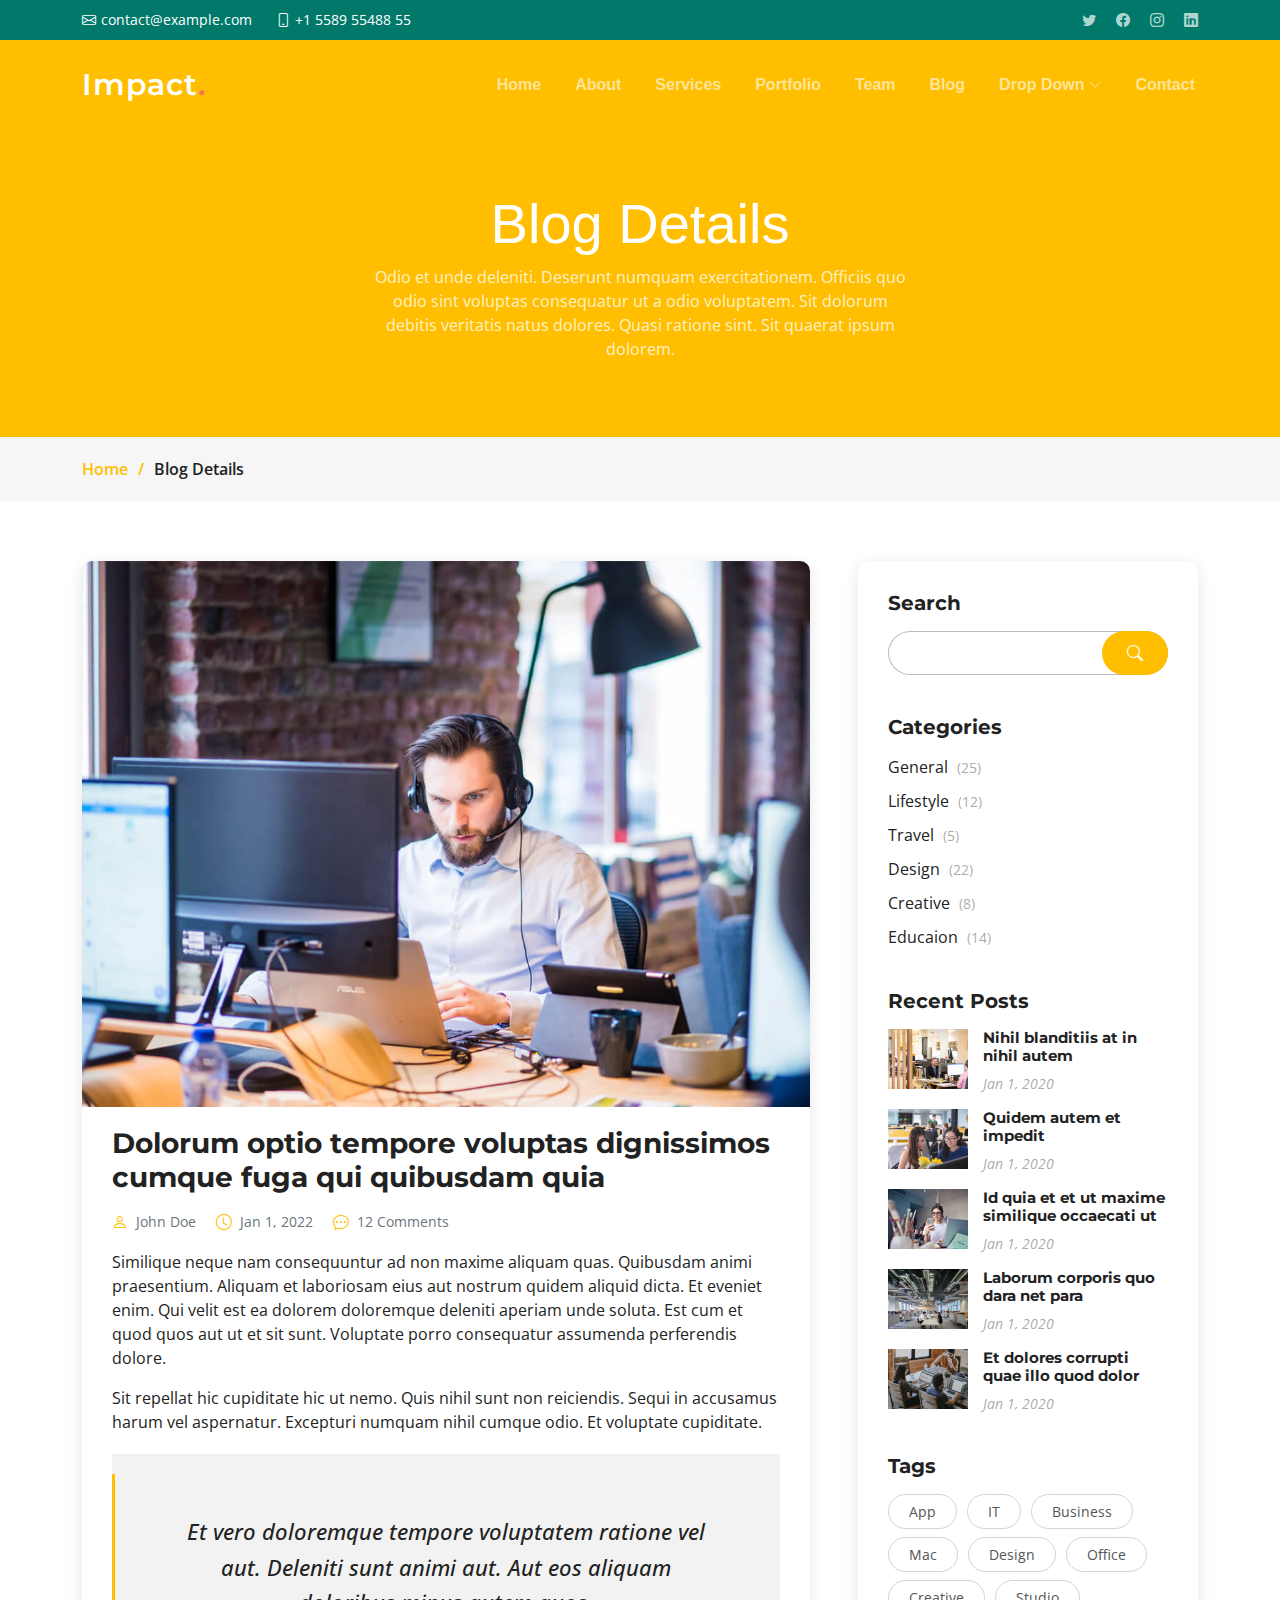
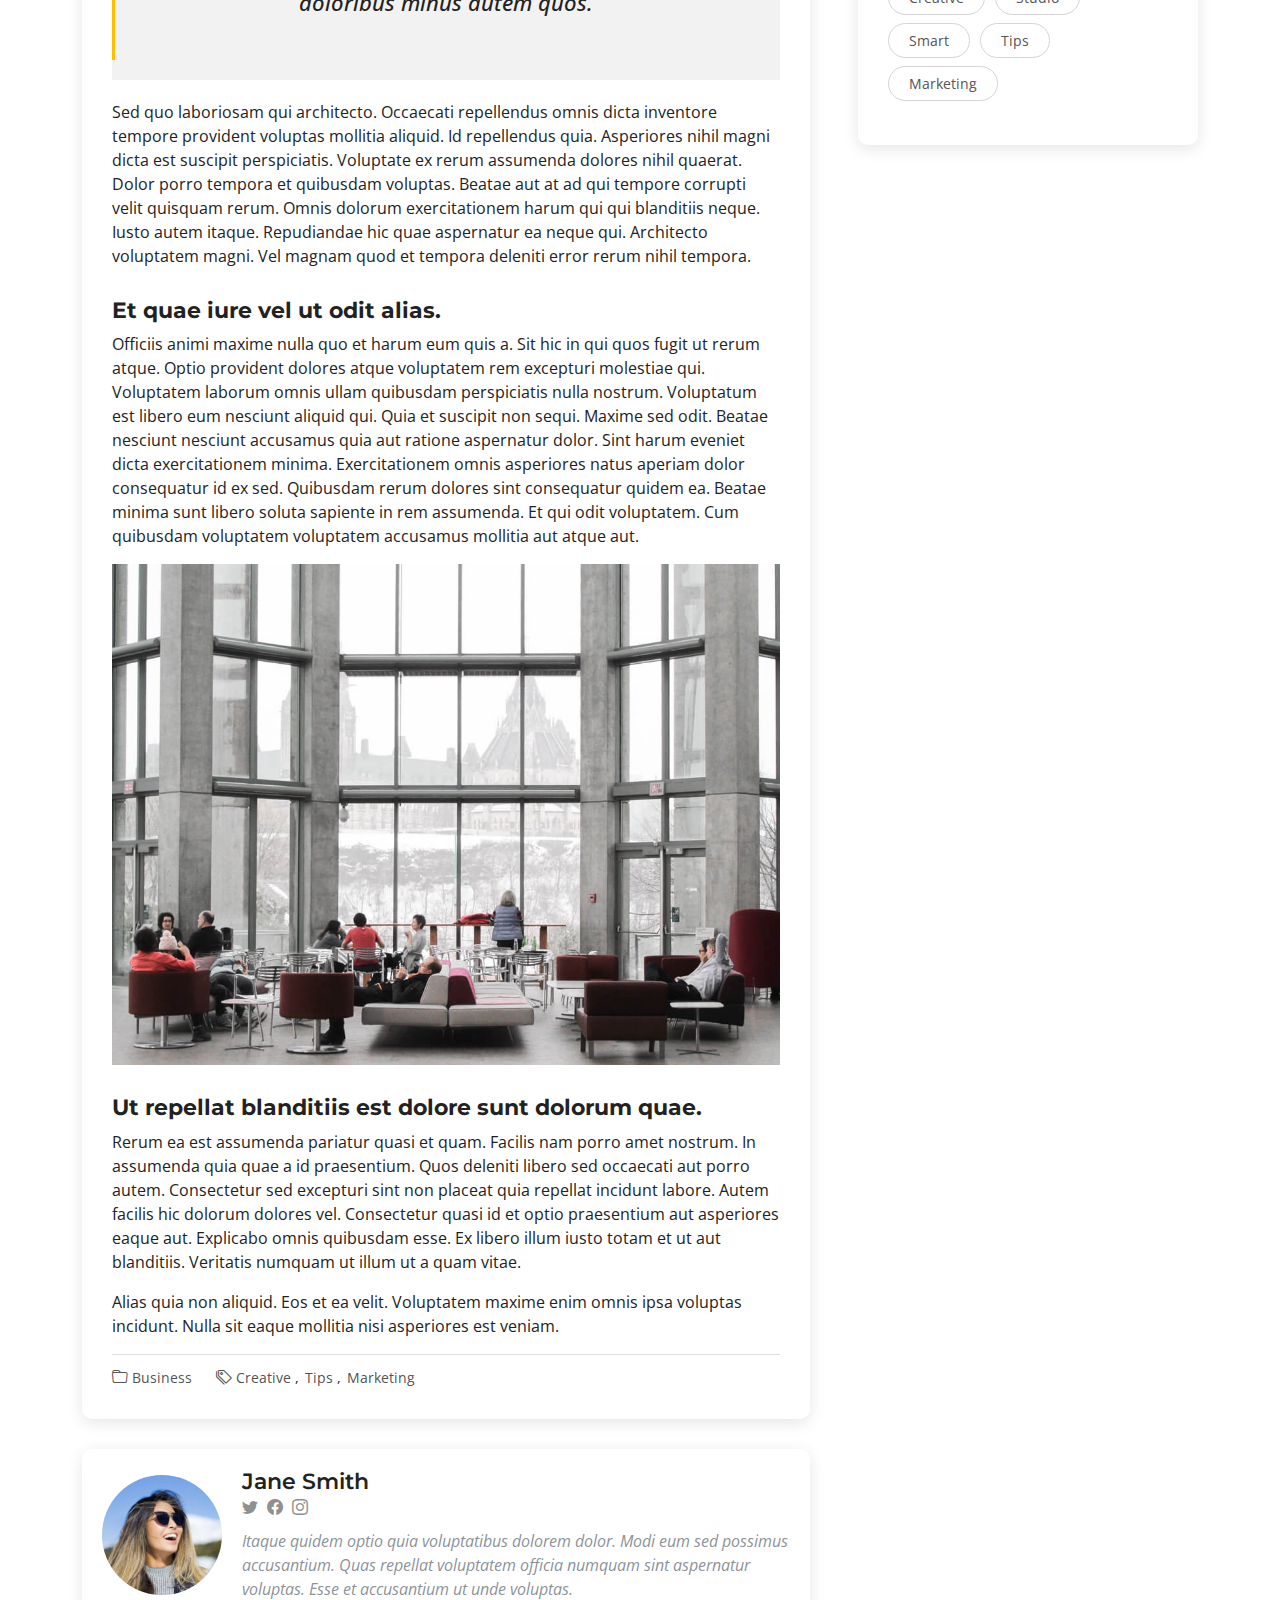
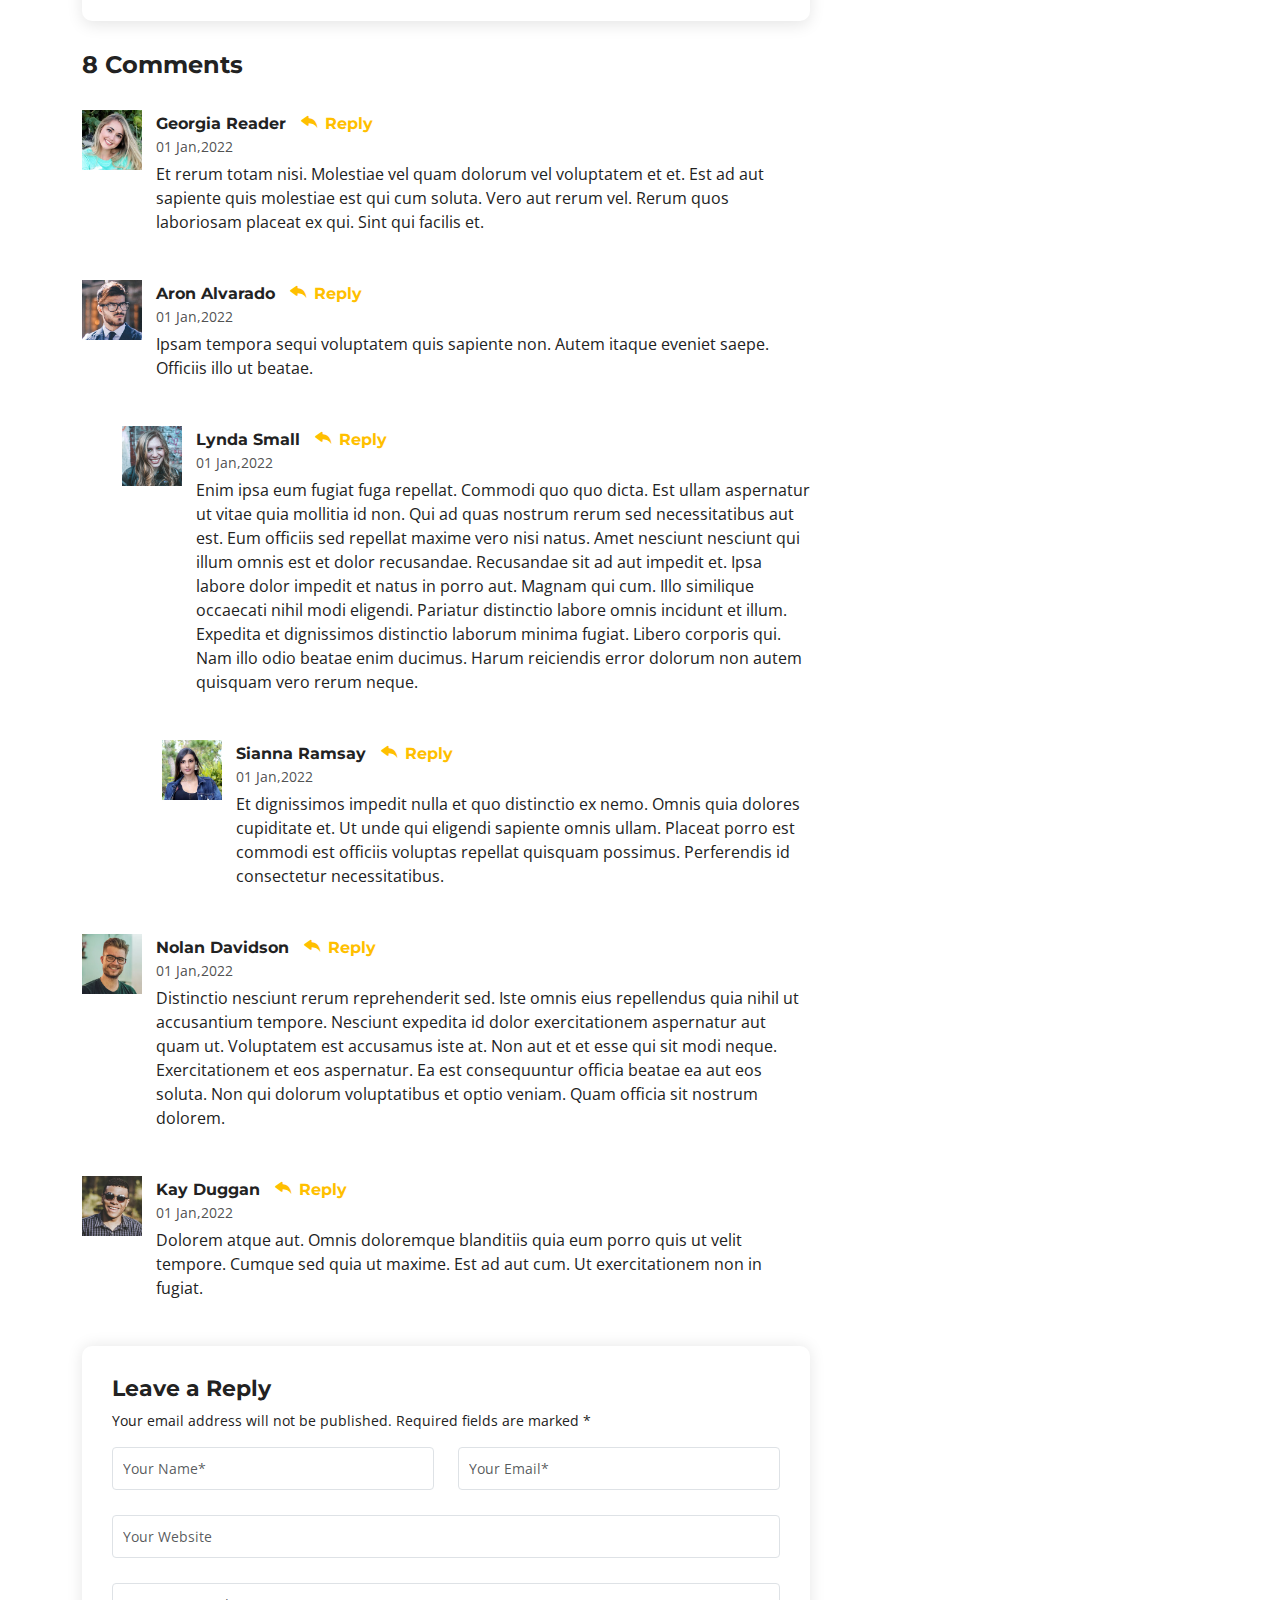
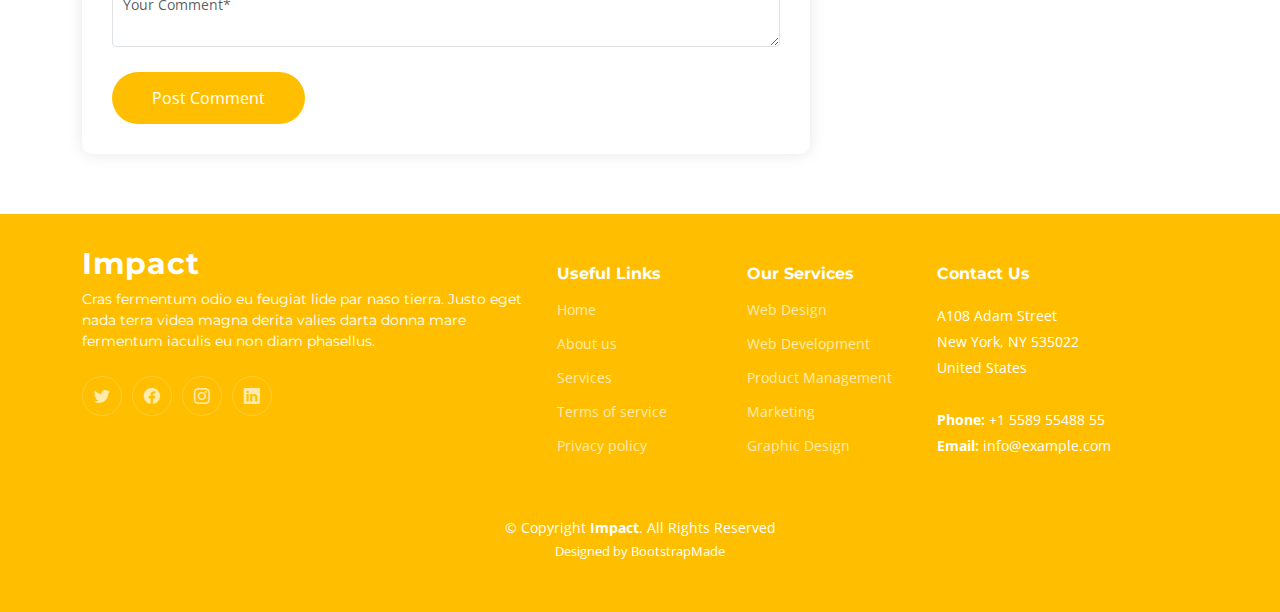
==== blog-details.html @ 7623d540 "first commit, demo app" ====
<!DOCTYPE html>
<html lang="en">

<head>
  <meta charset="utf-8">
  <meta content="width=device-width, initial-scale=1.0" name="viewport">

  <title>Impact Bootstrap Template - Blog Details</title>
  <meta content="" name="description">
  <meta content="" name="keywords">

  <!-- Favicons -->
  <link href="assets/img/favicon.png" rel="icon">
  <link href="assets/img/apple-touch-icon.png" rel="apple-touch-icon">

  <!-- Google Fonts -->
  <link rel="preconnect" href="https://fonts.googleapis.com">
  <link rel="preconnect" href="https://fonts.gstatic.com" crossorigin>
  <link href="https://fonts.googleapis.com/css2?family=Open+Sans:ital,wght@0,300;0,400;0,500;0,600;0,700;1,300;1,400;1,600;1,700&family=Montserrat:ital,wght@0,300;0,400;0,500;0,600;0,700;1,300;1,400;1,500;1,600;1,700&family=Raleway:ital,wght@0,300;0,400;0,500;0,600;0,700;1,300;1,400;1,500;1,600;1,700&display=swap" rel="stylesheet">

  <!-- Vendor CSS Files -->
  <link href="assets/vendor/bootstrap/css/bootstrap.min.css" rel="stylesheet">
  <link href="assets/vendor/bootstrap-icons/bootstrap-icons.css" rel="stylesheet">
  <link href="assets/vendor/aos/aos.css" rel="stylesheet">
  <link href="assets/vendor/glightbox/css/glightbox.min.css" rel="stylesheet">
  <link href="assets/vendor/swiper/swiper-bundle.min.css" rel="stylesheet">

  <!-- Template Main CSS File -->
  <link href="assets/css/main.css" rel="stylesheet">

  <!-- =======================================================
  * Template Name: Impact
  * Template URL: https://bootstrapmade.com/impact-bootstrap-business-website-template/
  * Updated: Apr 4 2024 with Bootstrap v5.3.3
  * Author: BootstrapMade.com
  * License: https://bootstrapmade.com/license/
  ======================================================== -->
</head>

<body>

  <!-- ======= Header ======= -->
  <section id="topbar" class="topbar d-flex align-items-center">
    <div class="container d-flex justify-content-center justify-content-md-between">
      <div class="contact-info d-flex align-items-center">
        <i class="bi bi-envelope d-flex align-items-center"><a href="mailto:contact@example.com">contact@example.com</a></i>
        <i class="bi bi-phone d-flex align-items-center ms-4"><span>+1 5589 55488 55</span></i>
      </div>
      <div class="social-links d-none d-md-flex align-items-center">
        <a href="#" class="twitter"><i class="bi bi-twitter"></i></a>
        <a href="#" class="facebook"><i class="bi bi-facebook"></i></a>
        <a href="#" class="instagram"><i class="bi bi-instagram"></i></a>
        <a href="#" class="linkedin"><i class="bi bi-linkedin"></i></i></a>
      </div>
    </div>
  </section><!-- End Top Bar -->

  <header id="header" class="header d-flex align-items-center">

    <div class="container-fluid container-xl d-flex align-items-center justify-content-between">
      <a href="index.html" class="logo d-flex align-items-center">
        <!-- Uncomment the line below if you also wish to use an image logo -->
        <!-- <img src="assets/img/logo.png" alt=""> -->
        <h1>Impact<span>.</span></h1>
      </a>
      <nav id="navbar" class="navbar">
        <ul>
          <li><a href="#hero">Home</a></li>
          <li><a href="#about">About</a></li>
          <li><a href="#services">Services</a></li>
          <li><a href="#portfolio">Portfolio</a></li>
          <li><a href="#team">Team</a></li>
          <li><a href="blog.html">Blog</a></li>
          <li class="dropdown"><a href="#"><span>Drop Down</span> <i class="bi bi-chevron-down dropdown-indicator"></i></a>
            <ul>
              <li><a href="#">Drop Down 1</a></li>
              <li class="dropdown"><a href="#"><span>Deep Drop Down</span> <i class="bi bi-chevron-down dropdown-indicator"></i></a>
                <ul>
                  <li><a href="#">Deep Drop Down 1</a></li>
                  <li><a href="#">Deep Drop Down 2</a></li>
                  <li><a href="#">Deep Drop Down 3</a></li>
                  <li><a href="#">Deep Drop Down 4</a></li>
                  <li><a href="#">Deep Drop Down 5</a></li>
                </ul>
              </li>
              <li><a href="#">Drop Down 2</a></li>
              <li><a href="#">Drop Down 3</a></li>
              <li><a href="#">Drop Down 4</a></li>
            </ul>
          </li>
          <li><a href="#contact">Contact</a></li>
        </ul>
      </nav><!-- .navbar -->

      <i class="mobile-nav-toggle mobile-nav-show bi bi-list"></i>
      <i class="mobile-nav-toggle mobile-nav-hide d-none bi bi-x"></i>

    </div>
  </header><!-- End Header -->
  <!-- End Header -->

  <main id="main">

    <!-- ======= Breadcrumbs ======= -->
    <div class="breadcrumbs">
      <div class="page-header d-flex align-items-center" style="background-image: url('');">
        <div class="container position-relative">
          <div class="row d-flex justify-content-center">
            <div class="col-lg-6 text-center">
              <h2>Blog Details</h2>
              <p>Odio et unde deleniti. Deserunt numquam exercitationem. Officiis quo odio sint voluptas consequatur ut a odio voluptatem. Sit dolorum debitis veritatis natus dolores. Quasi ratione sint. Sit quaerat ipsum dolorem.</p>
            </div>
          </div>
        </div>
      </div>
      <nav>
        <div class="container">
          <ol>
            <li><a href="index.html">Home</a></li>
            <li>Blog Details</li>
          </ol>
        </div>
      </nav>
    </div><!-- End Breadcrumbs -->

    <!-- ======= Blog Details Section ======= -->
    <section id="blog" class="blog">
      <div class="container" data-aos="fade-up">

        <div class="row g-5">

          <div class="col-lg-8">

            <article class="blog-details">

              <div class="post-img">
                <img src="assets/img/blog/blog-1.jpg" alt="" class="img-fluid">
              </div>

              <h2 class="title">Dolorum optio tempore voluptas dignissimos cumque fuga qui quibusdam quia</h2>

              <div class="meta-top">
                <ul>
                  <li class="d-flex align-items-center"><i class="bi bi-person"></i> <a href="blog-details.html">John Doe</a></li>
                  <li class="d-flex align-items-center"><i class="bi bi-clock"></i> <a href="blog-details.html"><time datetime="2020-01-01">Jan 1, 2022</time></a></li>
                  <li class="d-flex align-items-center"><i class="bi bi-chat-dots"></i> <a href="blog-details.html">12 Comments</a></li>
                </ul>
              </div><!-- End meta top -->

              <div class="content">
                <p>
                  Similique neque nam consequuntur ad non maxime aliquam quas. Quibusdam animi praesentium. Aliquam et laboriosam eius aut nostrum quidem aliquid dicta.
                  Et eveniet enim. Qui velit est ea dolorem doloremque deleniti aperiam unde soluta. Est cum et quod quos aut ut et sit sunt. Voluptate porro consequatur assumenda perferendis dolore.
                </p>

                <p>
                  Sit repellat hic cupiditate hic ut nemo. Quis nihil sunt non reiciendis. Sequi in accusamus harum vel aspernatur. Excepturi numquam nihil cumque odio. Et voluptate cupiditate.
                </p>

                <blockquote>
                  <p>
                    Et vero doloremque tempore voluptatem ratione vel aut. Deleniti sunt animi aut. Aut eos aliquam doloribus minus autem quos.
                  </p>
                </blockquote>

                <p>
                  Sed quo laboriosam qui architecto. Occaecati repellendus omnis dicta inventore tempore provident voluptas mollitia aliquid. Id repellendus quia. Asperiores nihil magni dicta est suscipit perspiciatis. Voluptate ex rerum assumenda dolores nihil quaerat.
                  Dolor porro tempora et quibusdam voluptas. Beatae aut at ad qui tempore corrupti velit quisquam rerum. Omnis dolorum exercitationem harum qui qui blanditiis neque.
                  Iusto autem itaque. Repudiandae hic quae aspernatur ea neque qui. Architecto voluptatem magni. Vel magnam quod et tempora deleniti error rerum nihil tempora.
                </p>

                <h3>Et quae iure vel ut odit alias.</h3>
                <p>
                  Officiis animi maxime nulla quo et harum eum quis a. Sit hic in qui quos fugit ut rerum atque. Optio provident dolores atque voluptatem rem excepturi molestiae qui. Voluptatem laborum omnis ullam quibusdam perspiciatis nulla nostrum. Voluptatum est libero eum nesciunt aliquid qui.
                  Quia et suscipit non sequi. Maxime sed odit. Beatae nesciunt nesciunt accusamus quia aut ratione aspernatur dolor. Sint harum eveniet dicta exercitationem minima. Exercitationem omnis asperiores natus aperiam dolor consequatur id ex sed. Quibusdam rerum dolores sint consequatur quidem ea.
                  Beatae minima sunt libero soluta sapiente in rem assumenda. Et qui odit voluptatem. Cum quibusdam voluptatem voluptatem accusamus mollitia aut atque aut.
                </p>
                <img src="assets/img/blog/blog-inside-post.jpg" class="img-fluid" alt="">

                <h3>Ut repellat blanditiis est dolore sunt dolorum quae.</h3>
                <p>
                  Rerum ea est assumenda pariatur quasi et quam. Facilis nam porro amet nostrum. In assumenda quia quae a id praesentium. Quos deleniti libero sed occaecati aut porro autem. Consectetur sed excepturi sint non placeat quia repellat incidunt labore. Autem facilis hic dolorum dolores vel.
                  Consectetur quasi id et optio praesentium aut asperiores eaque aut. Explicabo omnis quibusdam esse. Ex libero illum iusto totam et ut aut blanditiis. Veritatis numquam ut illum ut a quam vitae.
                </p>
                <p>
                  Alias quia non aliquid. Eos et ea velit. Voluptatem maxime enim omnis ipsa voluptas incidunt. Nulla sit eaque mollitia nisi asperiores est veniam.
                </p>

              </div><!-- End post content -->

              <div class="meta-bottom">
                <i class="bi bi-folder"></i>
                <ul class="cats">
                  <li><a href="#">Business</a></li>
                </ul>

                <i class="bi bi-tags"></i>
                <ul class="tags">
                  <li><a href="#">Creative</a></li>
                  <li><a href="#">Tips</a></li>
                  <li><a href="#">Marketing</a></li>
                </ul>
              </div><!-- End meta bottom -->

            </article><!-- End blog post -->

            <div class="post-author d-flex align-items-center">
              <img src="assets/img/blog/blog-author.jpg" class="rounded-circle flex-shrink-0" alt="">
              <div>
                <h4>Jane Smith</h4>
                <div class="social-links">
                  <a href="https://twitters.com/#"><i class="bi bi-twitter"></i></a>
                  <a href="https://facebook.com/#"><i class="bi bi-facebook"></i></a>
                  <a href="https://instagram.com/#"><i class="biu bi-instagram"></i></a>
                </div>
                <p>
                  Itaque quidem optio quia voluptatibus dolorem dolor. Modi eum sed possimus accusantium. Quas repellat voluptatem officia numquam sint aspernatur voluptas. Esse et accusantium ut unde voluptas.
                </p>
              </div>
            </div><!-- End post author -->

            <div class="comments">

              <h4 class="comments-count">8 Comments</h4>

              <div id="comment-1" class="comment">
                <div class="d-flex">
                  <div class="comment-img"><img src="assets/img/blog/comments-1.jpg" alt=""></div>
                  <div>
                    <h5><a href="">Georgia Reader</a> <a href="#" class="reply"><i class="bi bi-reply-fill"></i> Reply</a></h5>
                    <time datetime="2020-01-01">01 Jan,2022</time>
                    <p>
                      Et rerum totam nisi. Molestiae vel quam dolorum vel voluptatem et et. Est ad aut sapiente quis molestiae est qui cum soluta.
                      Vero aut rerum vel. Rerum quos laboriosam placeat ex qui. Sint qui facilis et.
                    </p>
                  </div>
                </div>
              </div><!-- End comment #1 -->

              <div id="comment-2" class="comment">
                <div class="d-flex">
                  <div class="comment-img"><img src="assets/img/blog/comments-2.jpg" alt=""></div>
                  <div>
                    <h5><a href="">Aron Alvarado</a> <a href="#" class="reply"><i class="bi bi-reply-fill"></i> Reply</a></h5>
                    <time datetime="2020-01-01">01 Jan,2022</time>
                    <p>
                      Ipsam tempora sequi voluptatem quis sapiente non. Autem itaque eveniet saepe. Officiis illo ut beatae.
                    </p>
                  </div>
                </div>

                <div id="comment-reply-1" class="comment comment-reply">
                  <div class="d-flex">
                    <div class="comment-img"><img src="assets/img/blog/comments-3.jpg" alt=""></div>
                    <div>
                      <h5><a href="">Lynda Small</a> <a href="#" class="reply"><i class="bi bi-reply-fill"></i> Reply</a></h5>
                      <time datetime="2020-01-01">01 Jan,2022</time>
                      <p>
                        Enim ipsa eum fugiat fuga repellat. Commodi quo quo dicta. Est ullam aspernatur ut vitae quia mollitia id non. Qui ad quas nostrum rerum sed necessitatibus aut est. Eum officiis sed repellat maxime vero nisi natus. Amet nesciunt nesciunt qui illum omnis est et dolor recusandae.

                        Recusandae sit ad aut impedit et. Ipsa labore dolor impedit et natus in porro aut. Magnam qui cum. Illo similique occaecati nihil modi eligendi. Pariatur distinctio labore omnis incidunt et illum. Expedita et dignissimos distinctio laborum minima fugiat.

                        Libero corporis qui. Nam illo odio beatae enim ducimus. Harum reiciendis error dolorum non autem quisquam vero rerum neque.
                      </p>
                    </div>
                  </div>

                  <div id="comment-reply-2" class="comment comment-reply">
                    <div class="d-flex">
                      <div class="comment-img"><img src="assets/img/blog/comments-4.jpg" alt=""></div>
                      <div>
                        <h5><a href="">Sianna Ramsay</a> <a href="#" class="reply"><i class="bi bi-reply-fill"></i> Reply</a></h5>
                        <time datetime="2020-01-01">01 Jan,2022</time>
                        <p>
                          Et dignissimos impedit nulla et quo distinctio ex nemo. Omnis quia dolores cupiditate et. Ut unde qui eligendi sapiente omnis ullam. Placeat porro est commodi est officiis voluptas repellat quisquam possimus. Perferendis id consectetur necessitatibus.
                        </p>
                      </div>
                    </div>

                  </div><!-- End comment reply #2-->

                </div><!-- End comment reply #1-->

              </div><!-- End comment #2-->

              <div id="comment-3" class="comment">
                <div class="d-flex">
                  <div class="comment-img"><img src="assets/img/blog/comments-5.jpg" alt=""></div>
                  <div>
                    <h5><a href="">Nolan Davidson</a> <a href="#" class="reply"><i class="bi bi-reply-fill"></i> Reply</a></h5>
                    <time datetime="2020-01-01">01 Jan,2022</time>
                    <p>
                      Distinctio nesciunt rerum reprehenderit sed. Iste omnis eius repellendus quia nihil ut accusantium tempore. Nesciunt expedita id dolor exercitationem aspernatur aut quam ut. Voluptatem est accusamus iste at.
                      Non aut et et esse qui sit modi neque. Exercitationem et eos aspernatur. Ea est consequuntur officia beatae ea aut eos soluta. Non qui dolorum voluptatibus et optio veniam. Quam officia sit nostrum dolorem.
                    </p>
                  </div>
                </div>

              </div><!-- End comment #3 -->

              <div id="comment-4" class="comment">
                <div class="d-flex">
                  <div class="comment-img"><img src="assets/img/blog/comments-6.jpg" alt=""></div>
                  <div>
                    <h5><a href="">Kay Duggan</a> <a href="#" class="reply"><i class="bi bi-reply-fill"></i> Reply</a></h5>
                    <time datetime="2020-01-01">01 Jan,2022</time>
                    <p>
                      Dolorem atque aut. Omnis doloremque blanditiis quia eum porro quis ut velit tempore. Cumque sed quia ut maxime. Est ad aut cum. Ut exercitationem non in fugiat.
                    </p>
                  </div>
                </div>

              </div><!-- End comment #4 -->

              <div class="reply-form">

                <h4>Leave a Reply</h4>
                <p>Your email address will not be published. Required fields are marked * </p>
                <form action="">
                  <div class="row">
                    <div class="col-md-6 form-group">
                      <input name="name" type="text" class="form-control" placeholder="Your Name*">
                    </div>
                    <div class="col-md-6 form-group">
                      <input name="email" type="text" class="form-control" placeholder="Your Email*">
                    </div>
                  </div>
                  <div class="row">
                    <div class="col form-group">
                      <input name="website" type="text" class="form-control" placeholder="Your Website">
                    </div>
                  </div>
                  <div class="row">
                    <div class="col form-group">
                      <textarea name="comment" class="form-control" placeholder="Your Comment*"></textarea>
                    </div>
                  </div>
                  <button type="submit" class="btn btn-primary">Post Comment</button>

                </form>

              </div>

            </div><!-- End blog comments -->

          </div>

          <div class="col-lg-4">

            <div class="sidebar">

              <div class="sidebar-item search-form">
                <h3 class="sidebar-title">Search</h3>
                <form action="" class="mt-3">
                  <input type="text">
                  <button type="submit"><i class="bi bi-search"></i></button>
                </form>
              </div><!-- End sidebar search formn-->

              <div class="sidebar-item categories">
                <h3 class="sidebar-title">Categories</h3>
                <ul class="mt-3">
                  <li><a href="#">General <span>(25)</span></a></li>
                  <li><a href="#">Lifestyle <span>(12)</span></a></li>
                  <li><a href="#">Travel <span>(5)</span></a></li>
                  <li><a href="#">Design <span>(22)</span></a></li>
                  <li><a href="#">Creative <span>(8)</span></a></li>
                  <li><a href="#">Educaion <span>(14)</span></a></li>
                </ul>
              </div><!-- End sidebar categories-->

              <div class="sidebar-item recent-posts">
                <h3 class="sidebar-title">Recent Posts</h3>

                <div class="mt-3">

                  <div class="post-item mt-3">
                    <img src="assets/img/blog/blog-recent-1.jpg" alt="">
                    <div>
                      <h4><a href="blog-details.html">Nihil blanditiis at in nihil autem</a></h4>
                      <time datetime="2020-01-01">Jan 1, 2020</time>
                    </div>
                  </div><!-- End recent post item-->

                  <div class="post-item">
                    <img src="assets/img/blog/blog-recent-2.jpg" alt="">
                    <div>
                      <h4><a href="blog-details.html">Quidem autem et impedit</a></h4>
                      <time datetime="2020-01-01">Jan 1, 2020</time>
                    </div>
                  </div><!-- End recent post item-->

                  <div class="post-item">
                    <img src="assets/img/blog/blog-recent-3.jpg" alt="">
                    <div>
                      <h4><a href="blog-details.html">Id quia et et ut maxime similique occaecati ut</a></h4>
                      <time datetime="2020-01-01">Jan 1, 2020</time>
                    </div>
                  </div><!-- End recent post item-->

                  <div class="post-item">
                    <img src="assets/img/blog/blog-recent-4.jpg" alt="">
                    <div>
                      <h4><a href="blog-details.html">Laborum corporis quo dara net para</a></h4>
                      <time datetime="2020-01-01">Jan 1, 2020</time>
                    </div>
                  </div><!-- End recent post item-->

                  <div class="post-item">
                    <img src="assets/img/blog/blog-recent-5.jpg" alt="">
                    <div>
                      <h4><a href="blog-details.html">Et dolores corrupti quae illo quod dolor</a></h4>
                      <time datetime="2020-01-01">Jan 1, 2020</time>
                    </div>
                  </div><!-- End recent post item-->

                </div>

              </div><!-- End sidebar recent posts-->

              <div class="sidebar-item tags">
                <h3 class="sidebar-title">Tags</h3>
                <ul class="mt-3">
                  <li><a href="#">App</a></li>
                  <li><a href="#">IT</a></li>
                  <li><a href="#">Business</a></li>
                  <li><a href="#">Mac</a></li>
                  <li><a href="#">Design</a></li>
                  <li><a href="#">Office</a></li>
                  <li><a href="#">Creative</a></li>
                  <li><a href="#">Studio</a></li>
                  <li><a href="#">Smart</a></li>
                  <li><a href="#">Tips</a></li>
                  <li><a href="#">Marketing</a></li>
                </ul>
              </div><!-- End sidebar tags-->

            </div><!-- End Blog Sidebar -->

          </div>
        </div>

      </div>
    </section><!-- End Blog Details Section -->

  </main><!-- End #main -->

  <!-- ======= Footer ======= -->
  <footer id="footer" class="footer">

    <div class="container">
      <div class="row gy-4">
        <div class="col-lg-5 col-md-12 footer-info">
          <a href="index.html" class="logo d-flex align-items-center">
            <span>Impact</span>
          </a>
          <p>Cras fermentum odio eu feugiat lide par naso tierra. Justo eget nada terra videa magna derita valies darta donna mare fermentum iaculis eu non diam phasellus.</p>
          <div class="social-links d-flex mt-4">
            <a href="#" class="twitter"><i class="bi bi-twitter"></i></a>
            <a href="#" class="facebook"><i class="bi bi-facebook"></i></a>
            <a href="#" class="instagram"><i class="bi bi-instagram"></i></a>
            <a href="#" class="linkedin"><i class="bi bi-linkedin"></i></a>
          </div>
        </div>

        <div class="col-lg-2 col-6 footer-links">
          <h4>Useful Links</h4>
          <ul>
            <li><a href="#">Home</a></li>
            <li><a href="#">About us</a></li>
            <li><a href="#">Services</a></li>
            <li><a href="#">Terms of service</a></li>
            <li><a href="#">Privacy policy</a></li>
          </ul>
        </div>

        <div class="col-lg-2 col-6 footer-links">
          <h4>Our Services</h4>
          <ul>
            <li><a href="#">Web Design</a></li>
            <li><a href="#">Web Development</a></li>
            <li><a href="#">Product Management</a></li>
            <li><a href="#">Marketing</a></li>
            <li><a href="#">Graphic Design</a></li>
          </ul>
        </div>

        <div class="col-lg-3 col-md-12 footer-contact text-center text-md-start">
          <h4>Contact Us</h4>
          <p>
            A108 Adam Street <br>
            New York, NY 535022<br>
            United States <br><br>
            <strong>Phone:</strong> +1 5589 55488 55<br>
            <strong>Email:</strong> info@example.com<br>
          </p>

        </div>

      </div>
    </div>

    <div class="container mt-4">
      <div class="copyright">
        &copy; Copyright <strong><span>Impact</span></strong>. All Rights Reserved
      </div>
      <div class="credits">
        <!-- All the links in the footer should remain intact. -->
        <!-- You can delete the links only if you purchased the pro version. -->
        <!-- Licensing information: https://bootstrapmade.com/license/ -->
        <!-- Purchase the pro version with working PHP/AJAX contact form: https://bootstrapmade.com/impact-bootstrap-business-website-template/ -->
        Designed by <a href="https://bootstrapmade.com/">BootstrapMade</a>
      </div>
    </div>

  </footer><!-- End Footer -->
  <!-- End Footer -->

  <a href="#" class="scroll-top d-flex align-items-center justify-content-center"><i class="bi bi-arrow-up-short"></i></a>

  <div id="preloader"></div>

  <!-- Vendor JS Files -->
  <script src="assets/vendor/bootstrap/js/bootstrap.bundle.min.js"></script>
  <script src="assets/vendor/aos/aos.js"></script>
  <script src="assets/vendor/glightbox/js/glightbox.min.js"></script>
  <script src="assets/vendor/purecounter/purecounter_vanilla.js"></script>
  <script src="assets/vendor/swiper/swiper-bundle.min.js"></script>
  <script src="assets/vendor/isotope-layout/isotope.pkgd.min.js"></script>
  <script src="assets/vendor/php-email-form/validate.js"></script>

  <!-- Template Main JS File -->
  <script src="assets/js/main.js"></script>

</body>

</html>
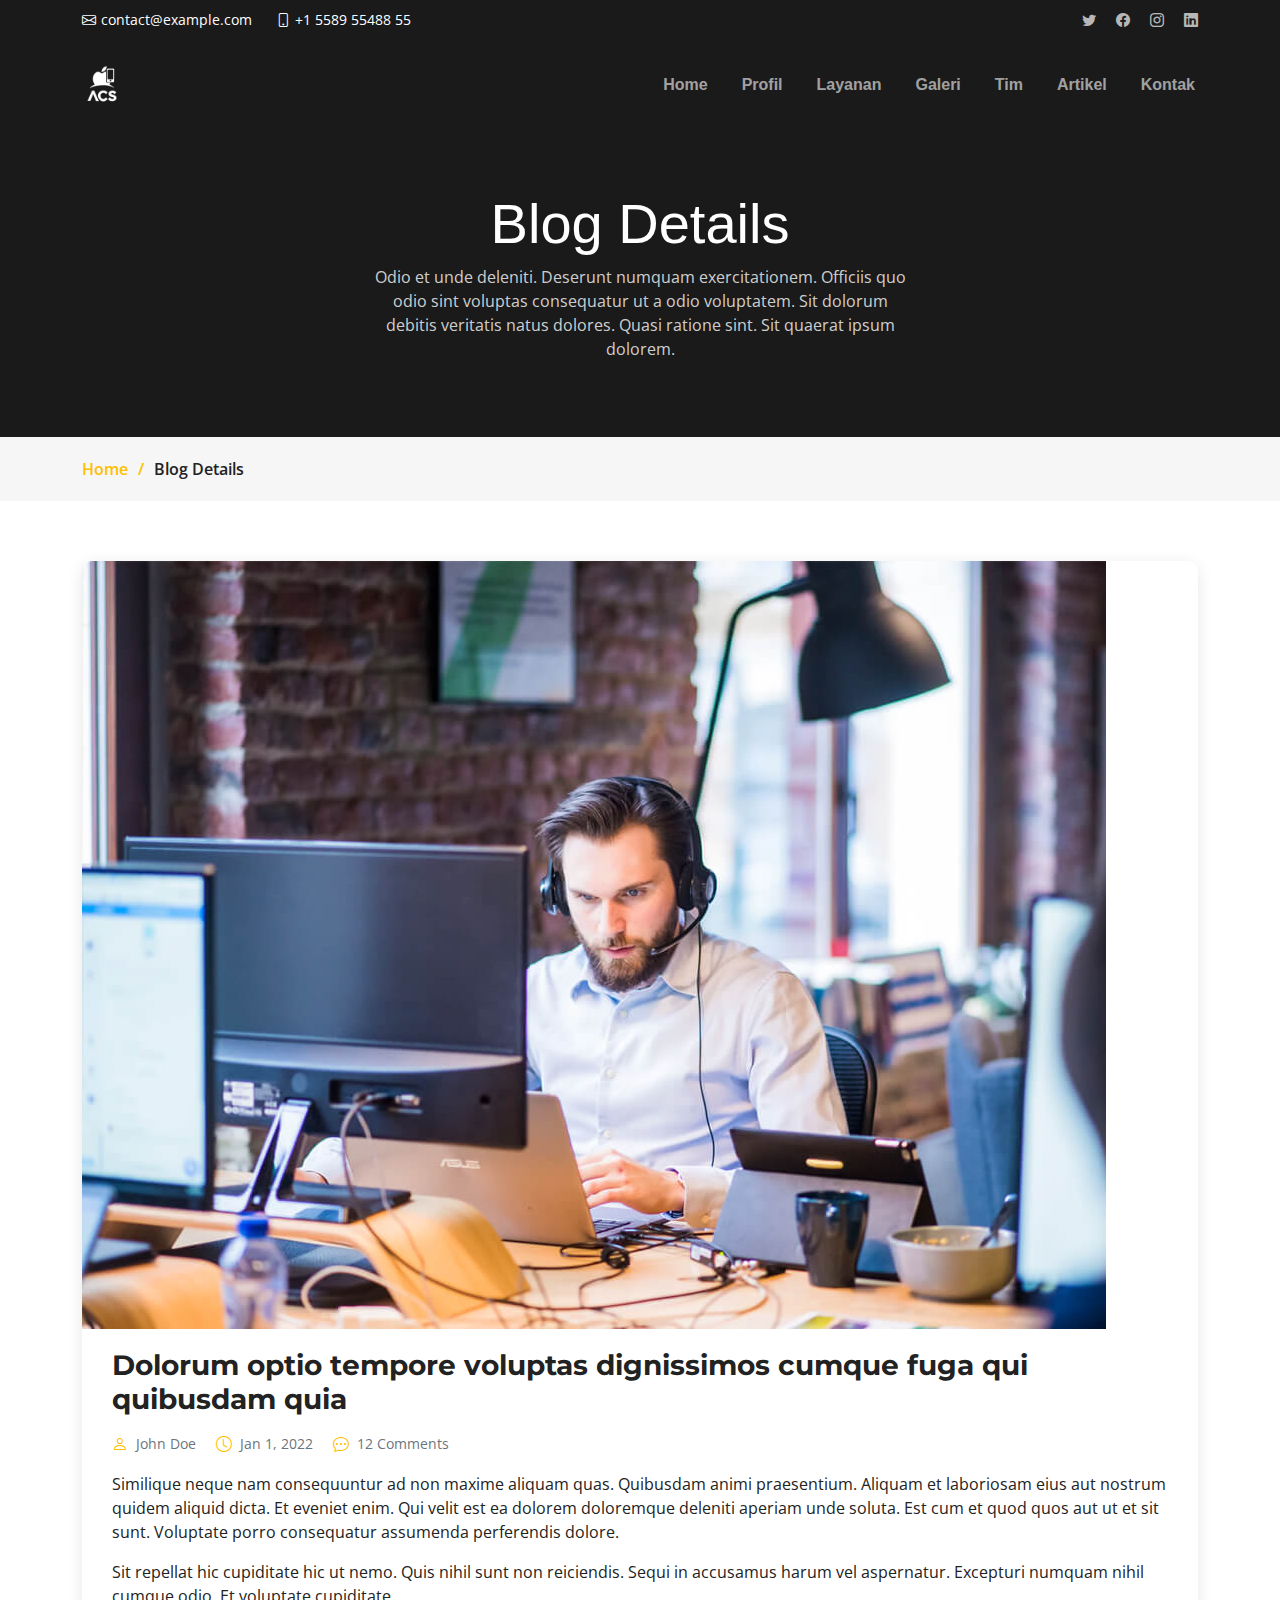
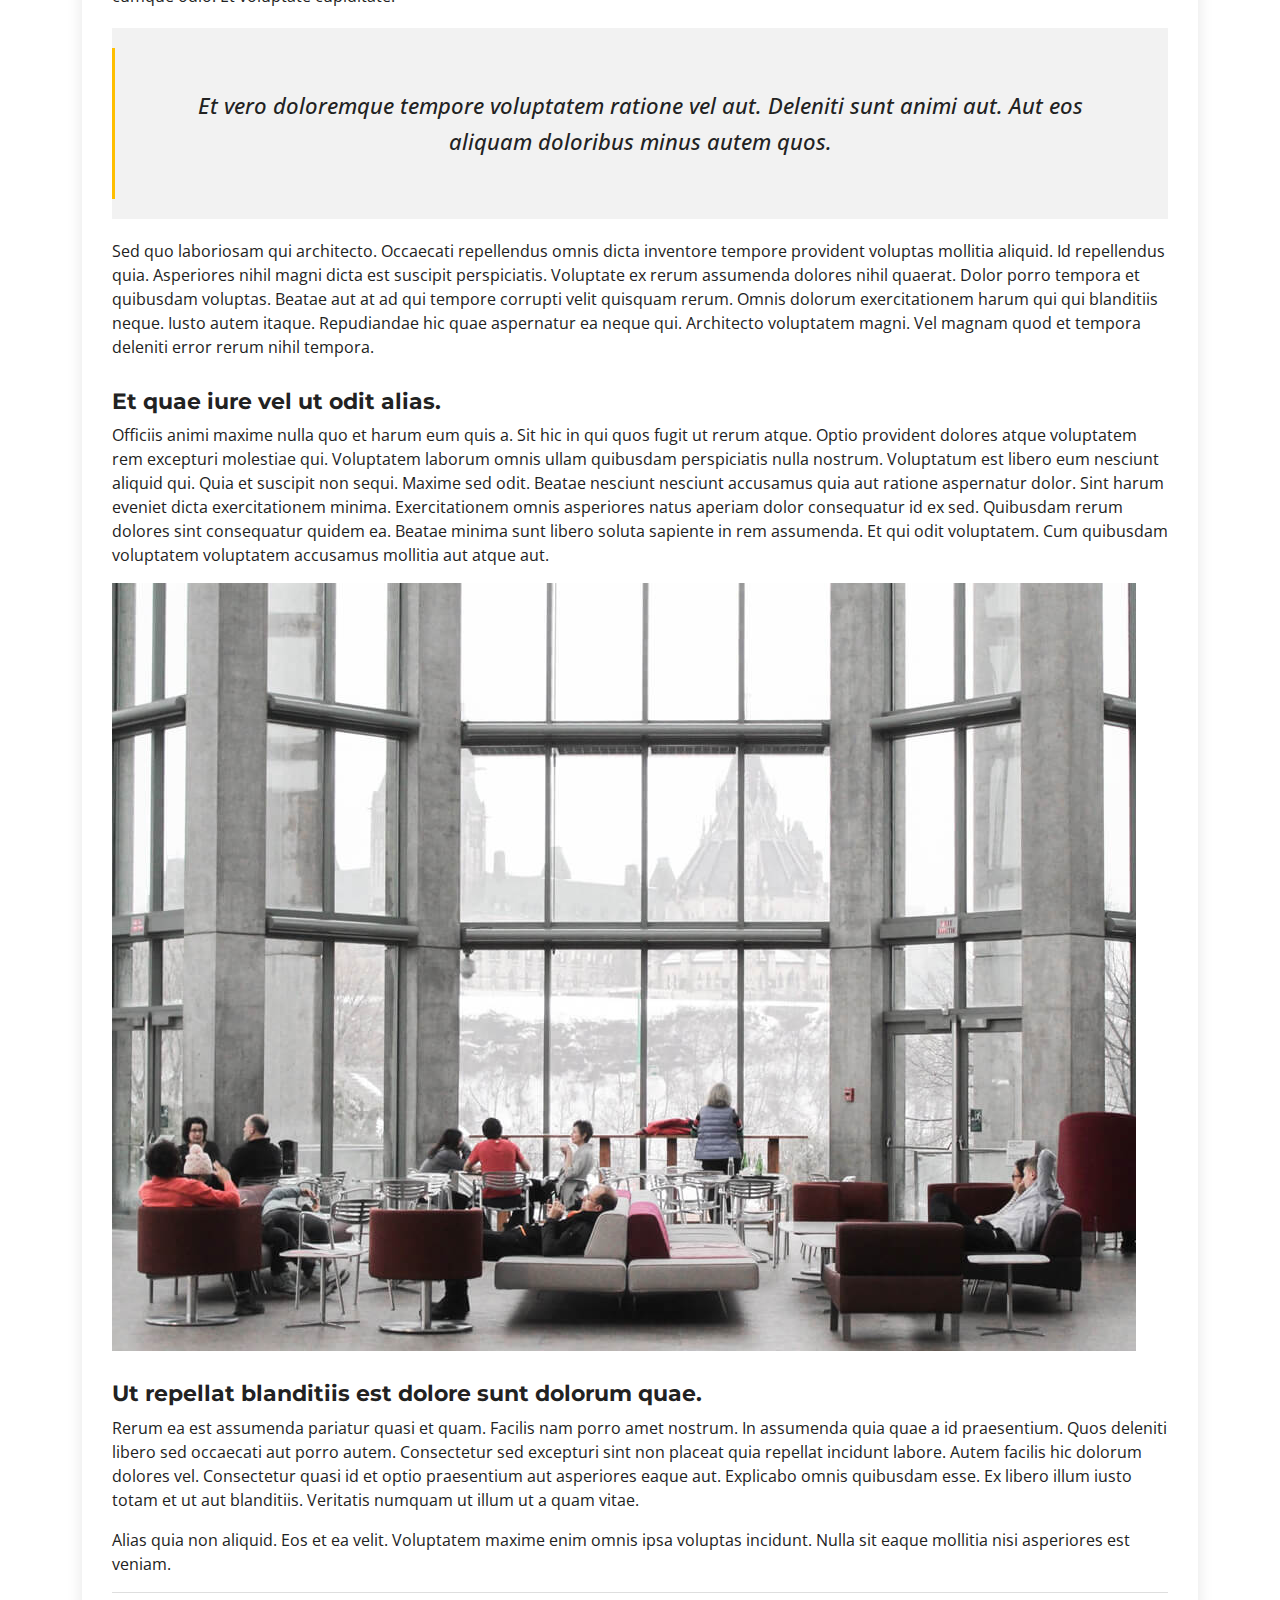
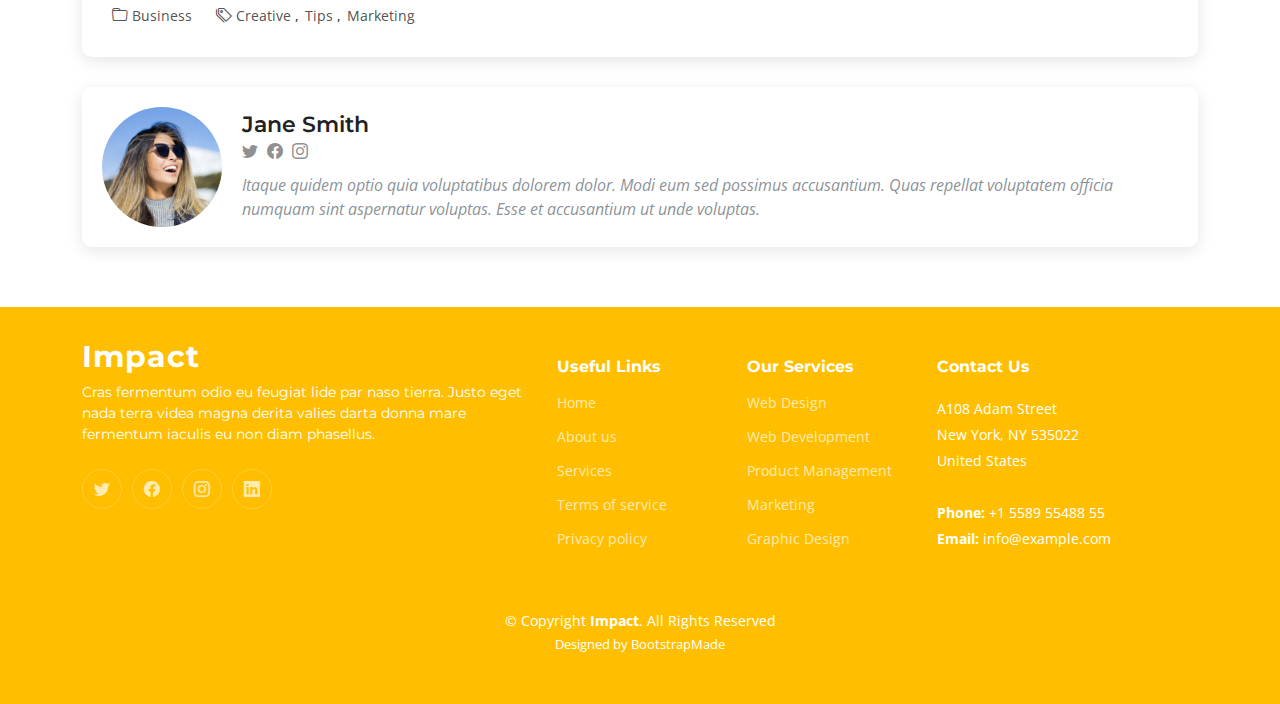
==== commit 865fa29b: "updating artikel page" ====
--- a/blog-details.html
+++ b/blog-details.html
@@ -40,7 +40,7 @@
 <body>
 
   <!-- ======= Header ======= -->
-  <section id="topbar" class="topbar d-flex align-items-center">
+  <section id="topbar" class="topbar d-flex align-items-center"   style="background-color: #1a1a1a !important;">
     <div class="container d-flex justify-content-center justify-content-md-between">
       <div class="contact-info d-flex align-items-center">
         <i class="bi bi-envelope d-flex align-items-center"><a href="mailto:contact@example.com">contact@example.com</a></i>
@@ -55,40 +55,23 @@
     </div>
   </section><!-- End Top Bar -->
 
-  <header id="header" class="header d-flex align-items-center">
-
-    <div class="container-fluid container-xl d-flex align-items-center justify-content-between">
+  <header id="header" class="header d-flex align-items-center"  style="background-color: #1a1a1a !important;">
+
+    <div class="container-fluid container-xl d-flex align-items-center justify-content-between" >
       <a href="index.html" class="logo d-flex align-items-center">
         <!-- Uncomment the line below if you also wish to use an image logo -->
         <!-- <img src="assets/img/logo.png" alt=""> -->
-        <h1>Impact<span>.</span></h1>
+        <img src="assets/img/acs/logo.png" class="img-fluid" alt="">
       </a>
       <nav id="navbar" class="navbar">
         <ul>
-          <li><a href="#hero">Home</a></li>
-          <li><a href="#about">About</a></li>
-          <li><a href="#services">Services</a></li>
-          <li><a href="#portfolio">Portfolio</a></li>
-          <li><a href="#team">Team</a></li>
-          <li><a href="blog.html">Blog</a></li>
-          <li class="dropdown"><a href="#"><span>Drop Down</span> <i class="bi bi-chevron-down dropdown-indicator"></i></a>
-            <ul>
-              <li><a href="#">Drop Down 1</a></li>
-              <li class="dropdown"><a href="#"><span>Deep Drop Down</span> <i class="bi bi-chevron-down dropdown-indicator"></i></a>
-                <ul>
-                  <li><a href="#">Deep Drop Down 1</a></li>
-                  <li><a href="#">Deep Drop Down 2</a></li>
-                  <li><a href="#">Deep Drop Down 3</a></li>
-                  <li><a href="#">Deep Drop Down 4</a></li>
-                  <li><a href="#">Deep Drop Down 5</a></li>
-                </ul>
-              </li>
-              <li><a href="#">Drop Down 2</a></li>
-              <li><a href="#">Drop Down 3</a></li>
-              <li><a href="#">Drop Down 4</a></li>
-            </ul>
-          </li>
-          <li><a href="#contact">Contact</a></li>
+          <li><a href="index.html#hero">Home</a></li>
+          <li><a href="index.html#about">Profil</a></li>
+          <li><a href="index.html#services">Layanan</a></li>
+          <li><a href="index.html#portfolio">Galeri</a></li>
+          <li><a href="index.html#team">Tim</a></li>
+          <li><a href="index.html#recent-posts">Artikel</a></li>
+          <li><a href="index.html#contact">Kontak</a></li>
         </ul>
       </nav><!-- .navbar -->
 
@@ -99,12 +82,12 @@
   </header><!-- End Header -->
   <!-- End Header -->
 
-  <main id="main">
+  <main id="main" >
 
     <!-- ======= Breadcrumbs ======= -->
-    <div class="breadcrumbs">
-      <div class="page-header d-flex align-items-center" style="background-image: url('');">
-        <div class="container position-relative">
+    <div class="breadcrumbs" >
+      <div class="page-header d-flex align-items-center" style="background-image: url('');  background-color: #1a1a1a !important;" >
+        <div class="container position-relative" >
           <div class="row d-flex justify-content-center">
             <div class="col-lg-6 text-center">
               <h2>Blog Details</h2>
@@ -129,7 +112,7 @@
 
         <div class="row g-5">
 
-          <div class="col-lg-8">
+          <div class="col-lg-12">
 
             <article class="blog-details">
 
@@ -219,225 +202,11 @@
               </div>
             </div><!-- End post author -->
 
-            <div class="comments">
-
-              <h4 class="comments-count">8 Comments</h4>
-
-              <div id="comment-1" class="comment">
-                <div class="d-flex">
-                  <div class="comment-img"><img src="assets/img/blog/comments-1.jpg" alt=""></div>
-                  <div>
-                    <h5><a href="">Georgia Reader</a> <a href="#" class="reply"><i class="bi bi-reply-fill"></i> Reply</a></h5>
-                    <time datetime="2020-01-01">01 Jan,2022</time>
-                    <p>
-                      Et rerum totam nisi. Molestiae vel quam dolorum vel voluptatem et et. Est ad aut sapiente quis molestiae est qui cum soluta.
-                      Vero aut rerum vel. Rerum quos laboriosam placeat ex qui. Sint qui facilis et.
-                    </p>
-                  </div>
-                </div>
-              </div><!-- End comment #1 -->
-
-              <div id="comment-2" class="comment">
-                <div class="d-flex">
-                  <div class="comment-img"><img src="assets/img/blog/comments-2.jpg" alt=""></div>
-                  <div>
-                    <h5><a href="">Aron Alvarado</a> <a href="#" class="reply"><i class="bi bi-reply-fill"></i> Reply</a></h5>
-                    <time datetime="2020-01-01">01 Jan,2022</time>
-                    <p>
-                      Ipsam tempora sequi voluptatem quis sapiente non. Autem itaque eveniet saepe. Officiis illo ut beatae.
-                    </p>
-                  </div>
-                </div>
-
-                <div id="comment-reply-1" class="comment comment-reply">
-                  <div class="d-flex">
-                    <div class="comment-img"><img src="assets/img/blog/comments-3.jpg" alt=""></div>
-                    <div>
-                      <h5><a href="">Lynda Small</a> <a href="#" class="reply"><i class="bi bi-reply-fill"></i> Reply</a></h5>
-                      <time datetime="2020-01-01">01 Jan,2022</time>
-                      <p>
-                        Enim ipsa eum fugiat fuga repellat. Commodi quo quo dicta. Est ullam aspernatur ut vitae quia mollitia id non. Qui ad quas nostrum rerum sed necessitatibus aut est. Eum officiis sed repellat maxime vero nisi natus. Amet nesciunt nesciunt qui illum omnis est et dolor recusandae.
-
-                        Recusandae sit ad aut impedit et. Ipsa labore dolor impedit et natus in porro aut. Magnam qui cum. Illo similique occaecati nihil modi eligendi. Pariatur distinctio labore omnis incidunt et illum. Expedita et dignissimos distinctio laborum minima fugiat.
-
-                        Libero corporis qui. Nam illo odio beatae enim ducimus. Harum reiciendis error dolorum non autem quisquam vero rerum neque.
-                      </p>
-                    </div>
-                  </div>
-
-                  <div id="comment-reply-2" class="comment comment-reply">
-                    <div class="d-flex">
-                      <div class="comment-img"><img src="assets/img/blog/comments-4.jpg" alt=""></div>
-                      <div>
-                        <h5><a href="">Sianna Ramsay</a> <a href="#" class="reply"><i class="bi bi-reply-fill"></i> Reply</a></h5>
-                        <time datetime="2020-01-01">01 Jan,2022</time>
-                        <p>
-                          Et dignissimos impedit nulla et quo distinctio ex nemo. Omnis quia dolores cupiditate et. Ut unde qui eligendi sapiente omnis ullam. Placeat porro est commodi est officiis voluptas repellat quisquam possimus. Perferendis id consectetur necessitatibus.
-                        </p>
-                      </div>
-                    </div>
-
-                  </div><!-- End comment reply #2-->
-
-                </div><!-- End comment reply #1-->
-
-              </div><!-- End comment #2-->
-
-              <div id="comment-3" class="comment">
-                <div class="d-flex">
-                  <div class="comment-img"><img src="assets/img/blog/comments-5.jpg" alt=""></div>
-                  <div>
-                    <h5><a href="">Nolan Davidson</a> <a href="#" class="reply"><i class="bi bi-reply-fill"></i> Reply</a></h5>
-                    <time datetime="2020-01-01">01 Jan,2022</time>
-                    <p>
-                      Distinctio nesciunt rerum reprehenderit sed. Iste omnis eius repellendus quia nihil ut accusantium tempore. Nesciunt expedita id dolor exercitationem aspernatur aut quam ut. Voluptatem est accusamus iste at.
-                      Non aut et et esse qui sit modi neque. Exercitationem et eos aspernatur. Ea est consequuntur officia beatae ea aut eos soluta. Non qui dolorum voluptatibus et optio veniam. Quam officia sit nostrum dolorem.
-                    </p>
-                  </div>
-                </div>
-
-              </div><!-- End comment #3 -->
-
-              <div id="comment-4" class="comment">
-                <div class="d-flex">
-                  <div class="comment-img"><img src="assets/img/blog/comments-6.jpg" alt=""></div>
-                  <div>
-                    <h5><a href="">Kay Duggan</a> <a href="#" class="reply"><i class="bi bi-reply-fill"></i> Reply</a></h5>
-                    <time datetime="2020-01-01">01 Jan,2022</time>
-                    <p>
-                      Dolorem atque aut. Omnis doloremque blanditiis quia eum porro quis ut velit tempore. Cumque sed quia ut maxime. Est ad aut cum. Ut exercitationem non in fugiat.
-                    </p>
-                  </div>
-                </div>
-
-              </div><!-- End comment #4 -->
-
-              <div class="reply-form">
-
-                <h4>Leave a Reply</h4>
-                <p>Your email address will not be published. Required fields are marked * </p>
-                <form action="">
-                  <div class="row">
-                    <div class="col-md-6 form-group">
-                      <input name="name" type="text" class="form-control" placeholder="Your Name*">
-                    </div>
-                    <div class="col-md-6 form-group">
-                      <input name="email" type="text" class="form-control" placeholder="Your Email*">
-                    </div>
-                  </div>
-                  <div class="row">
-                    <div class="col form-group">
-                      <input name="website" type="text" class="form-control" placeholder="Your Website">
-                    </div>
-                  </div>
-                  <div class="row">
-                    <div class="col form-group">
-                      <textarea name="comment" class="form-control" placeholder="Your Comment*"></textarea>
-                    </div>
-                  </div>
-                  <button type="submit" class="btn btn-primary">Post Comment</button>
-
-                </form>
-
-              </div>
-
-            </div><!-- End blog comments -->
+           
 
           </div>
 
-          <div class="col-lg-4">
-
-            <div class="sidebar">
-
-              <div class="sidebar-item search-form">
-                <h3 class="sidebar-title">Search</h3>
-                <form action="" class="mt-3">
-                  <input type="text">
-                  <button type="submit"><i class="bi bi-search"></i></button>
-                </form>
-              </div><!-- End sidebar search formn-->
-
-              <div class="sidebar-item categories">
-                <h3 class="sidebar-title">Categories</h3>
-                <ul class="mt-3">
-                  <li><a href="#">General <span>(25)</span></a></li>
-                  <li><a href="#">Lifestyle <span>(12)</span></a></li>
-                  <li><a href="#">Travel <span>(5)</span></a></li>
-                  <li><a href="#">Design <span>(22)</span></a></li>
-                  <li><a href="#">Creative <span>(8)</span></a></li>
-                  <li><a href="#">Educaion <span>(14)</span></a></li>
-                </ul>
-              </div><!-- End sidebar categories-->
-
-              <div class="sidebar-item recent-posts">
-                <h3 class="sidebar-title">Recent Posts</h3>
-
-                <div class="mt-3">
-
-                  <div class="post-item mt-3">
-                    <img src="assets/img/blog/blog-recent-1.jpg" alt="">
-                    <div>
-                      <h4><a href="blog-details.html">Nihil blanditiis at in nihil autem</a></h4>
-                      <time datetime="2020-01-01">Jan 1, 2020</time>
-                    </div>
-                  </div><!-- End recent post item-->
-
-                  <div class="post-item">
-                    <img src="assets/img/blog/blog-recent-2.jpg" alt="">
-                    <div>
-                      <h4><a href="blog-details.html">Quidem autem et impedit</a></h4>
-                      <time datetime="2020-01-01">Jan 1, 2020</time>
-                    </div>
-                  </div><!-- End recent post item-->
-
-                  <div class="post-item">
-                    <img src="assets/img/blog/blog-recent-3.jpg" alt="">
-                    <div>
-                      <h4><a href="blog-details.html">Id quia et et ut maxime similique occaecati ut</a></h4>
-                      <time datetime="2020-01-01">Jan 1, 2020</time>
-                    </div>
-                  </div><!-- End recent post item-->
-
-                  <div class="post-item">
-                    <img src="assets/img/blog/blog-recent-4.jpg" alt="">
-                    <div>
-                      <h4><a href="blog-details.html">Laborum corporis quo dara net para</a></h4>
-                      <time datetime="2020-01-01">Jan 1, 2020</time>
-                    </div>
-                  </div><!-- End recent post item-->
-
-                  <div class="post-item">
-                    <img src="assets/img/blog/blog-recent-5.jpg" alt="">
-                    <div>
-                      <h4><a href="blog-details.html">Et dolores corrupti quae illo quod dolor</a></h4>
-                      <time datetime="2020-01-01">Jan 1, 2020</time>
-                    </div>
-                  </div><!-- End recent post item-->
-
-                </div>
-
-              </div><!-- End sidebar recent posts-->
-
-              <div class="sidebar-item tags">
-                <h3 class="sidebar-title">Tags</h3>
-                <ul class="mt-3">
-                  <li><a href="#">App</a></li>
-                  <li><a href="#">IT</a></li>
-                  <li><a href="#">Business</a></li>
-                  <li><a href="#">Mac</a></li>
-                  <li><a href="#">Design</a></li>
-                  <li><a href="#">Office</a></li>
-                  <li><a href="#">Creative</a></li>
-                  <li><a href="#">Studio</a></li>
-                  <li><a href="#">Smart</a></li>
-                  <li><a href="#">Tips</a></li>
-                  <li><a href="#">Marketing</a></li>
-                </ul>
-              </div><!-- End sidebar tags-->
-
-            </div><!-- End Blog Sidebar -->
-
-          </div>
+          
         </div>
 
       </div>
--- a/assets/css/main.css
+++ b/assets/css/main.css
@@ -1731,7 +1731,7 @@
 # Contact Section
 --------------------------------------------------------------*/
 .contact .info-container {
-  background-color: rgba(0, 0, 0, 0.1);
+  background-color: rgba(0, 0, 0, 0.2);
   height: 100%;
   padding: 20px;
   border-radius: 10px 0 0 10px;
@@ -1740,7 +1740,7 @@
 
 .contact .info-item {
   width: 100%;
-  background-color: #003cff;
+  background-color: #1a1a1a;
   margin-bottom: 20px;
   padding: 20px;
   border-radius: 10px;
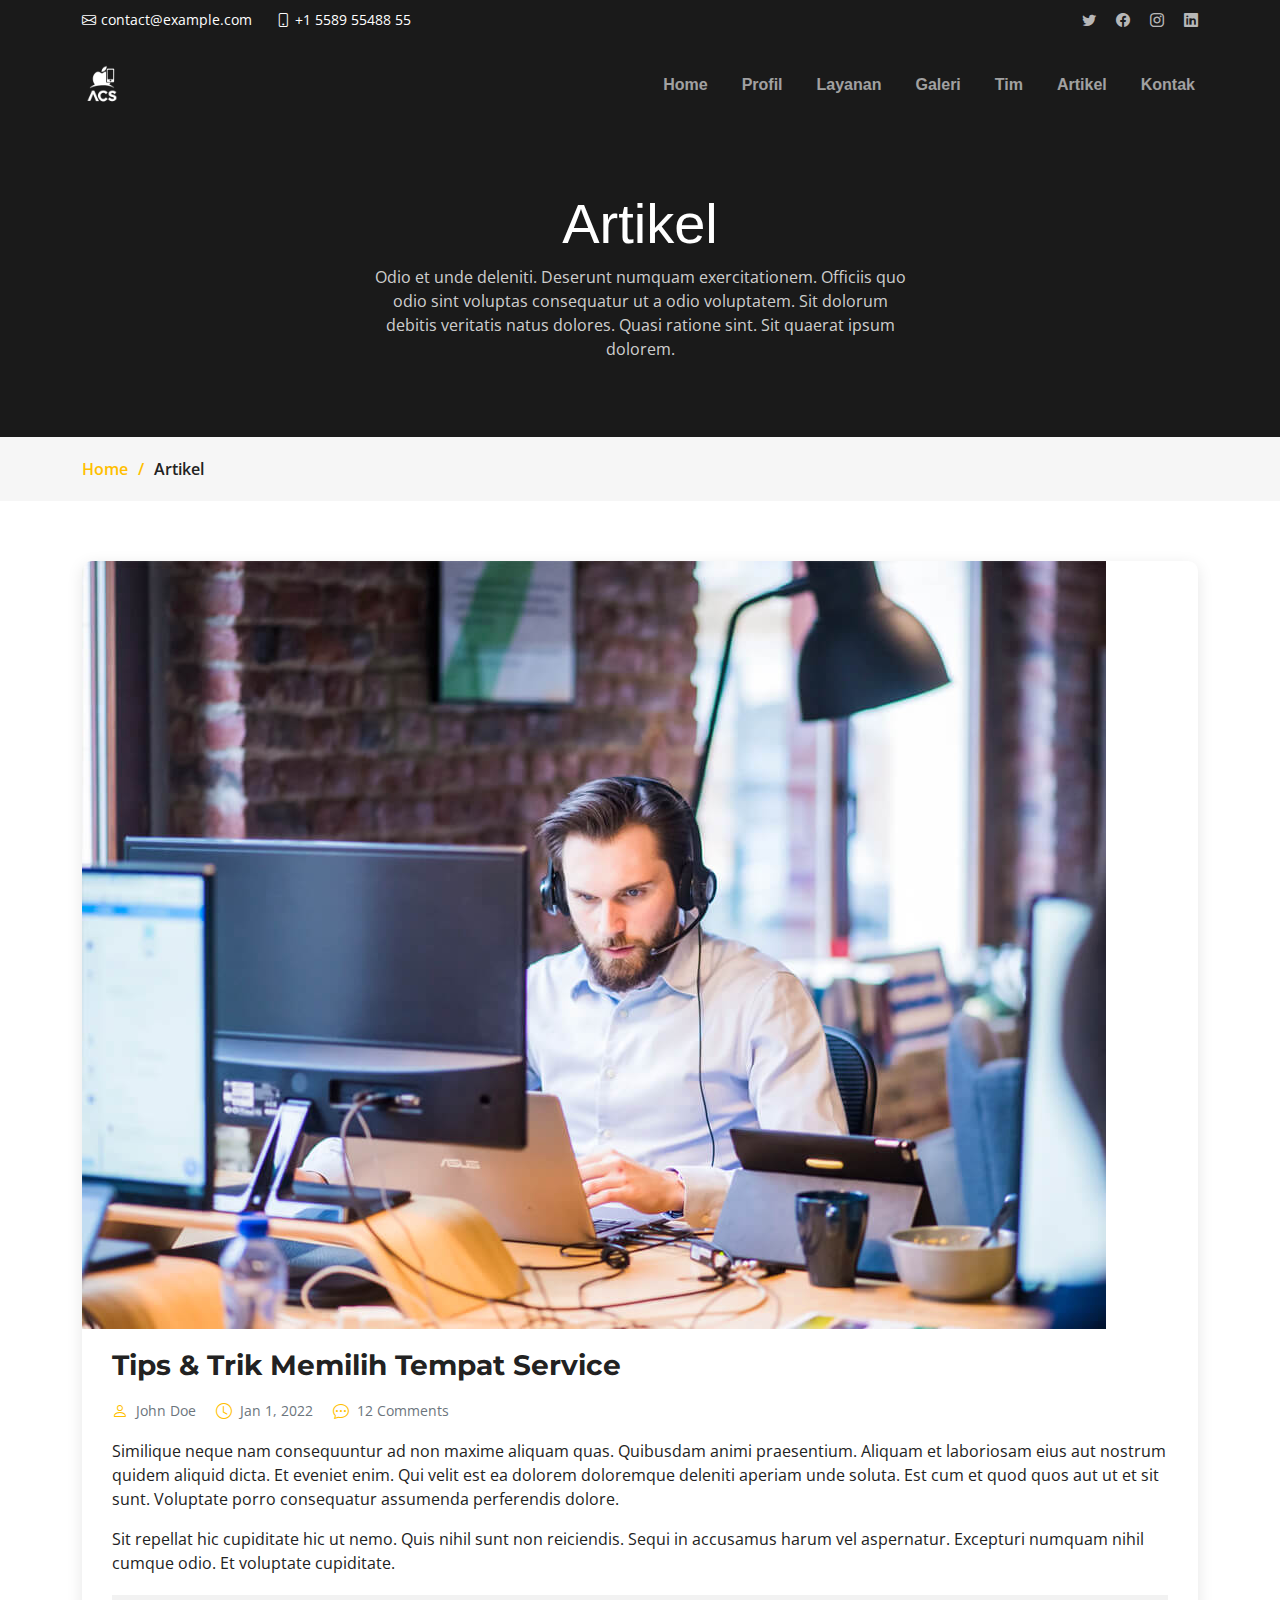
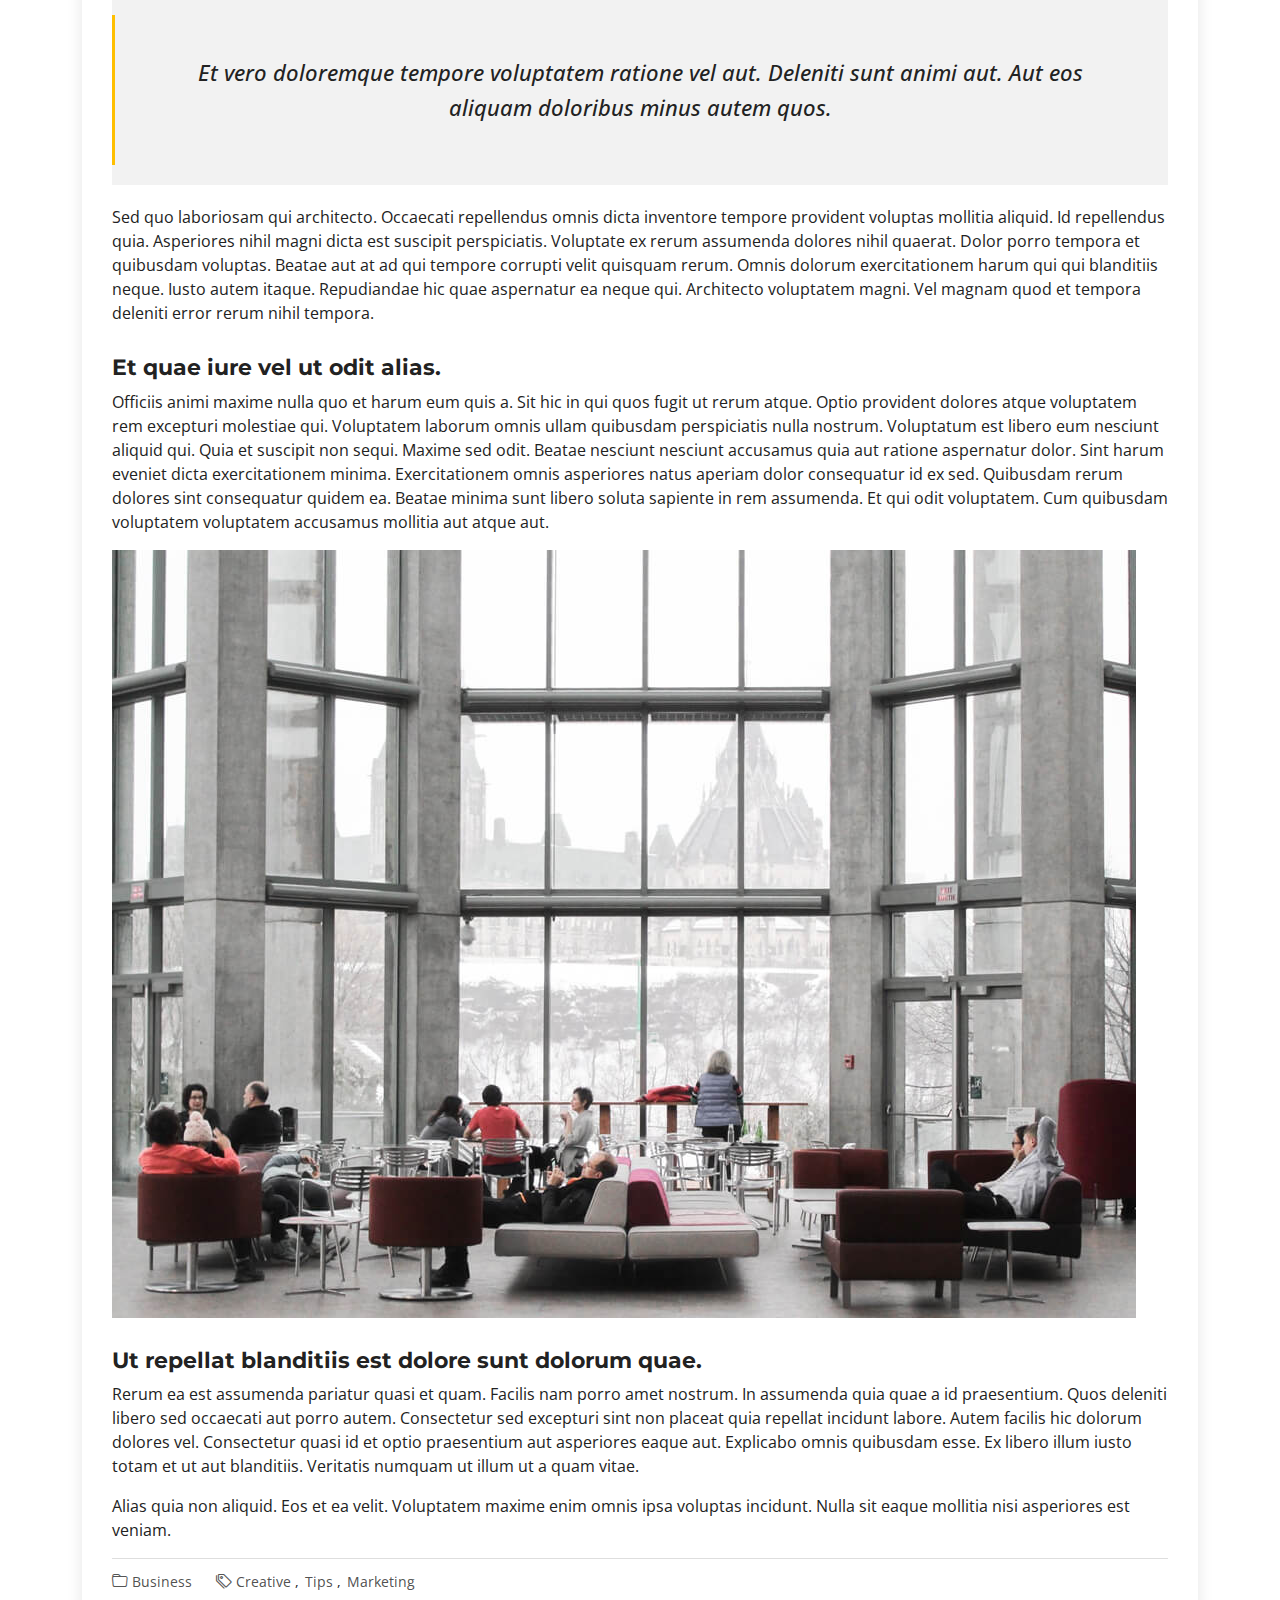
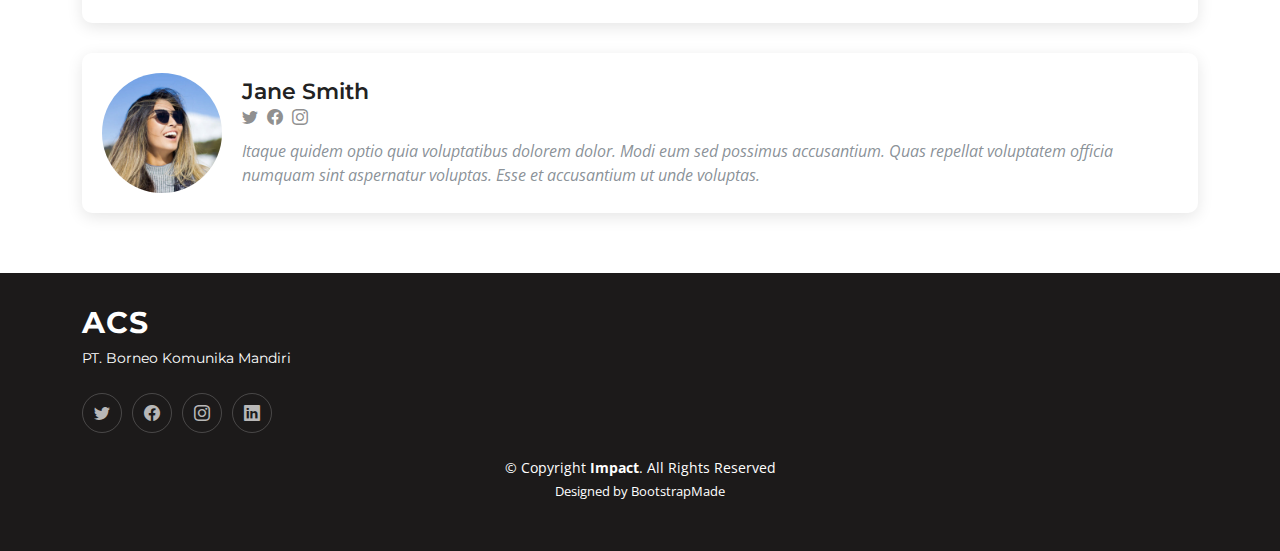
==== commit 4fd5e295: "updating artikel page part 2" ====
--- a/blog-details.html
+++ b/blog-details.html
@@ -90,7 +90,7 @@
         <div class="container position-relative" >
           <div class="row d-flex justify-content-center">
             <div class="col-lg-6 text-center">
-              <h2>Blog Details</h2>
+              <h2>Artikel</h2>
               <p>Odio et unde deleniti. Deserunt numquam exercitationem. Officiis quo odio sint voluptas consequatur ut a odio voluptatem. Sit dolorum debitis veritatis natus dolores. Quasi ratione sint. Sit quaerat ipsum dolorem.</p>
             </div>
           </div>
@@ -100,7 +100,7 @@
         <div class="container">
           <ol>
             <li><a href="index.html">Home</a></li>
-            <li>Blog Details</li>
+            <li>Artikel</li>
           </ol>
         </div>
       </nav>
@@ -120,7 +120,7 @@
                 <img src="assets/img/blog/blog-1.jpg" alt="" class="img-fluid">
               </div>
 
-              <h2 class="title">Dolorum optio tempore voluptas dignissimos cumque fuga qui quibusdam quia</h2>
+              <h2 class="title">Tips & Trik Memilih Tempat Service</h2>
 
               <div class="meta-top">
                 <ul>
@@ -214,16 +214,16 @@
 
   </main><!-- End #main -->
 
-  <!-- ======= Footer ======= -->
-  <footer id="footer" class="footer">
+    <!-- ======= Footer ======= -->
+  <footer id="footer" class="footer" style="background-color: #1c1a1a !important;">
 
     <div class="container">
       <div class="row gy-4">
         <div class="col-lg-5 col-md-12 footer-info">
           <a href="index.html" class="logo d-flex align-items-center">
-            <span>Impact</span>
+            <span>ACS</span>
           </a>
-          <p>Cras fermentum odio eu feugiat lide par naso tierra. Justo eget nada terra videa magna derita valies darta donna mare fermentum iaculis eu non diam phasellus.</p>
+          <p>PT. Borneo Komunika Mandiri</p>
           <div class="social-links d-flex mt-4">
             <a href="#" class="twitter"><i class="bi bi-twitter"></i></a>
             <a href="#" class="facebook"><i class="bi bi-facebook"></i></a>
@@ -232,7 +232,7 @@
           </div>
         </div>
 
-        <div class="col-lg-2 col-6 footer-links">
+        <!-- <div class="col-lg-2 col-6 footer-links">
           <h4>Useful Links</h4>
           <ul>
             <li><a href="#">Home</a></li>
@@ -264,7 +264,7 @@
             <strong>Email:</strong> info@example.com<br>
           </p>
 
-        </div>
+        </div> -->
 
       </div>
     </div>
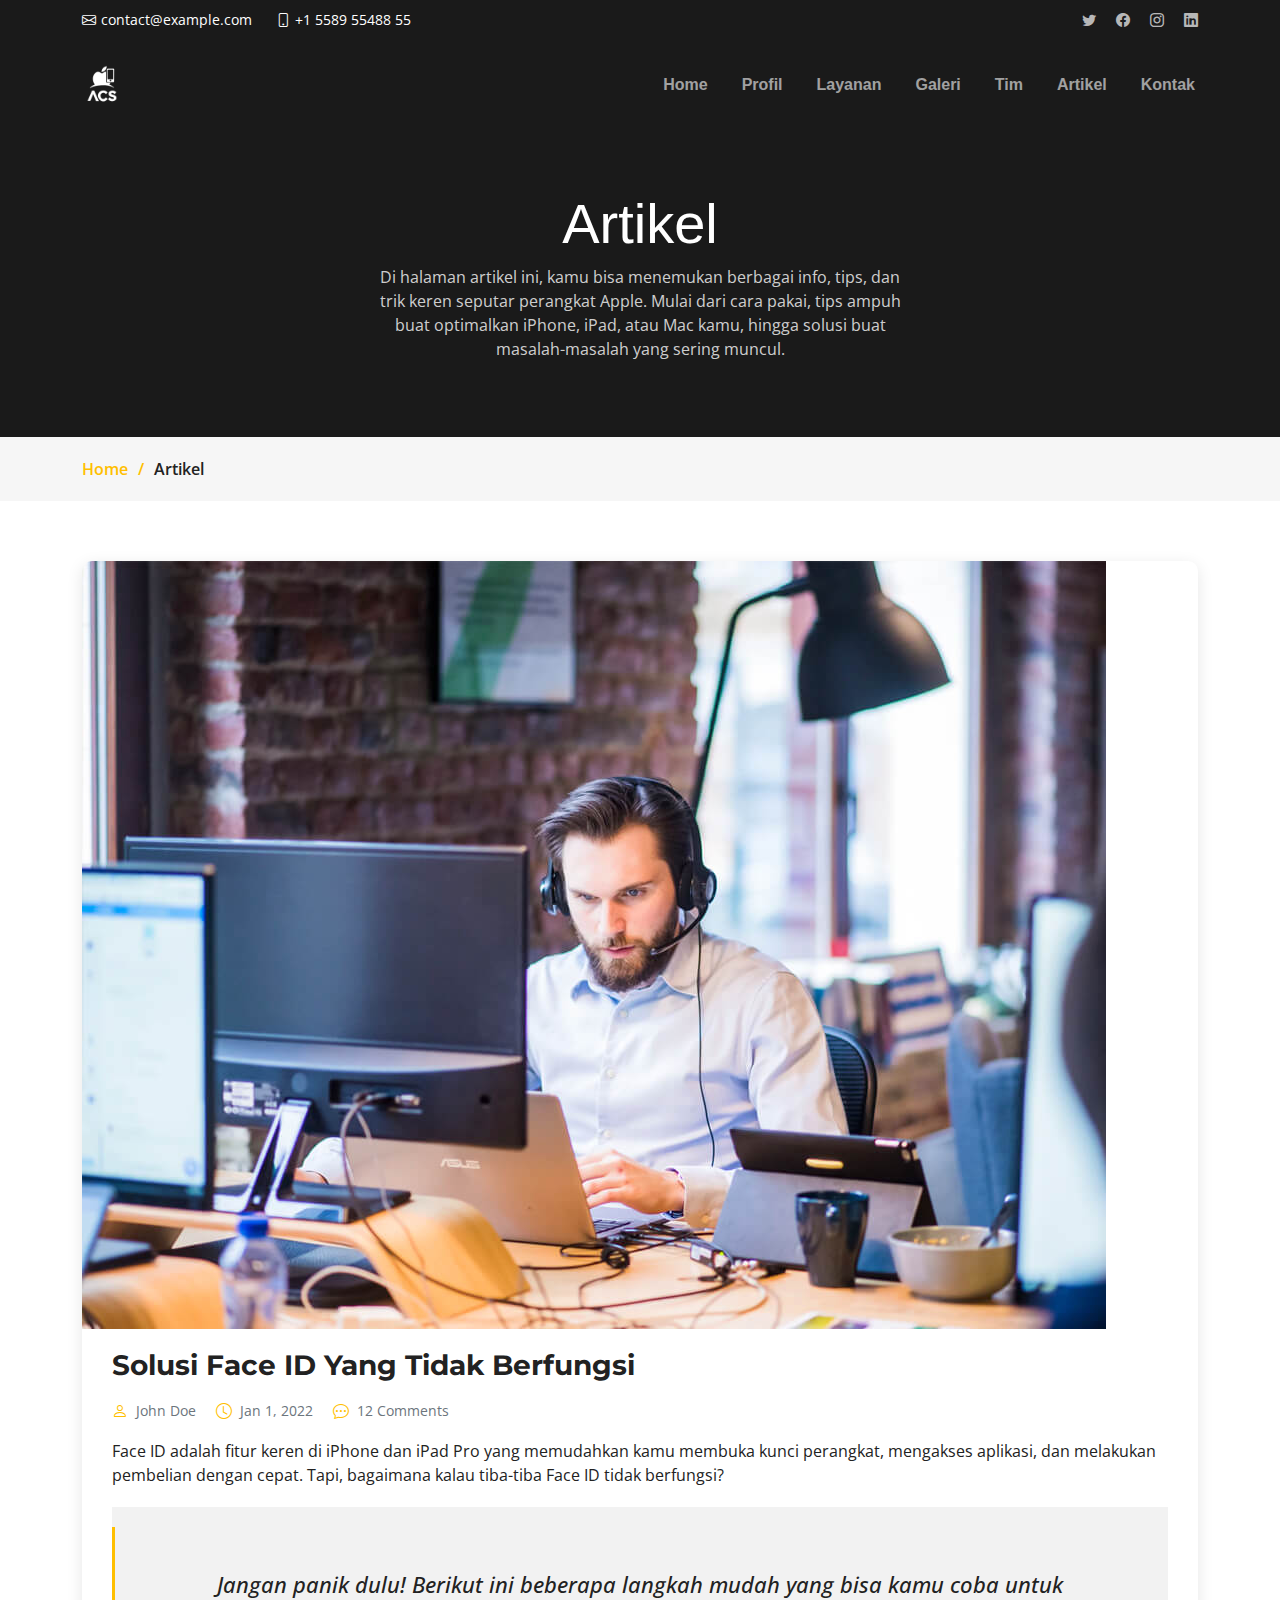
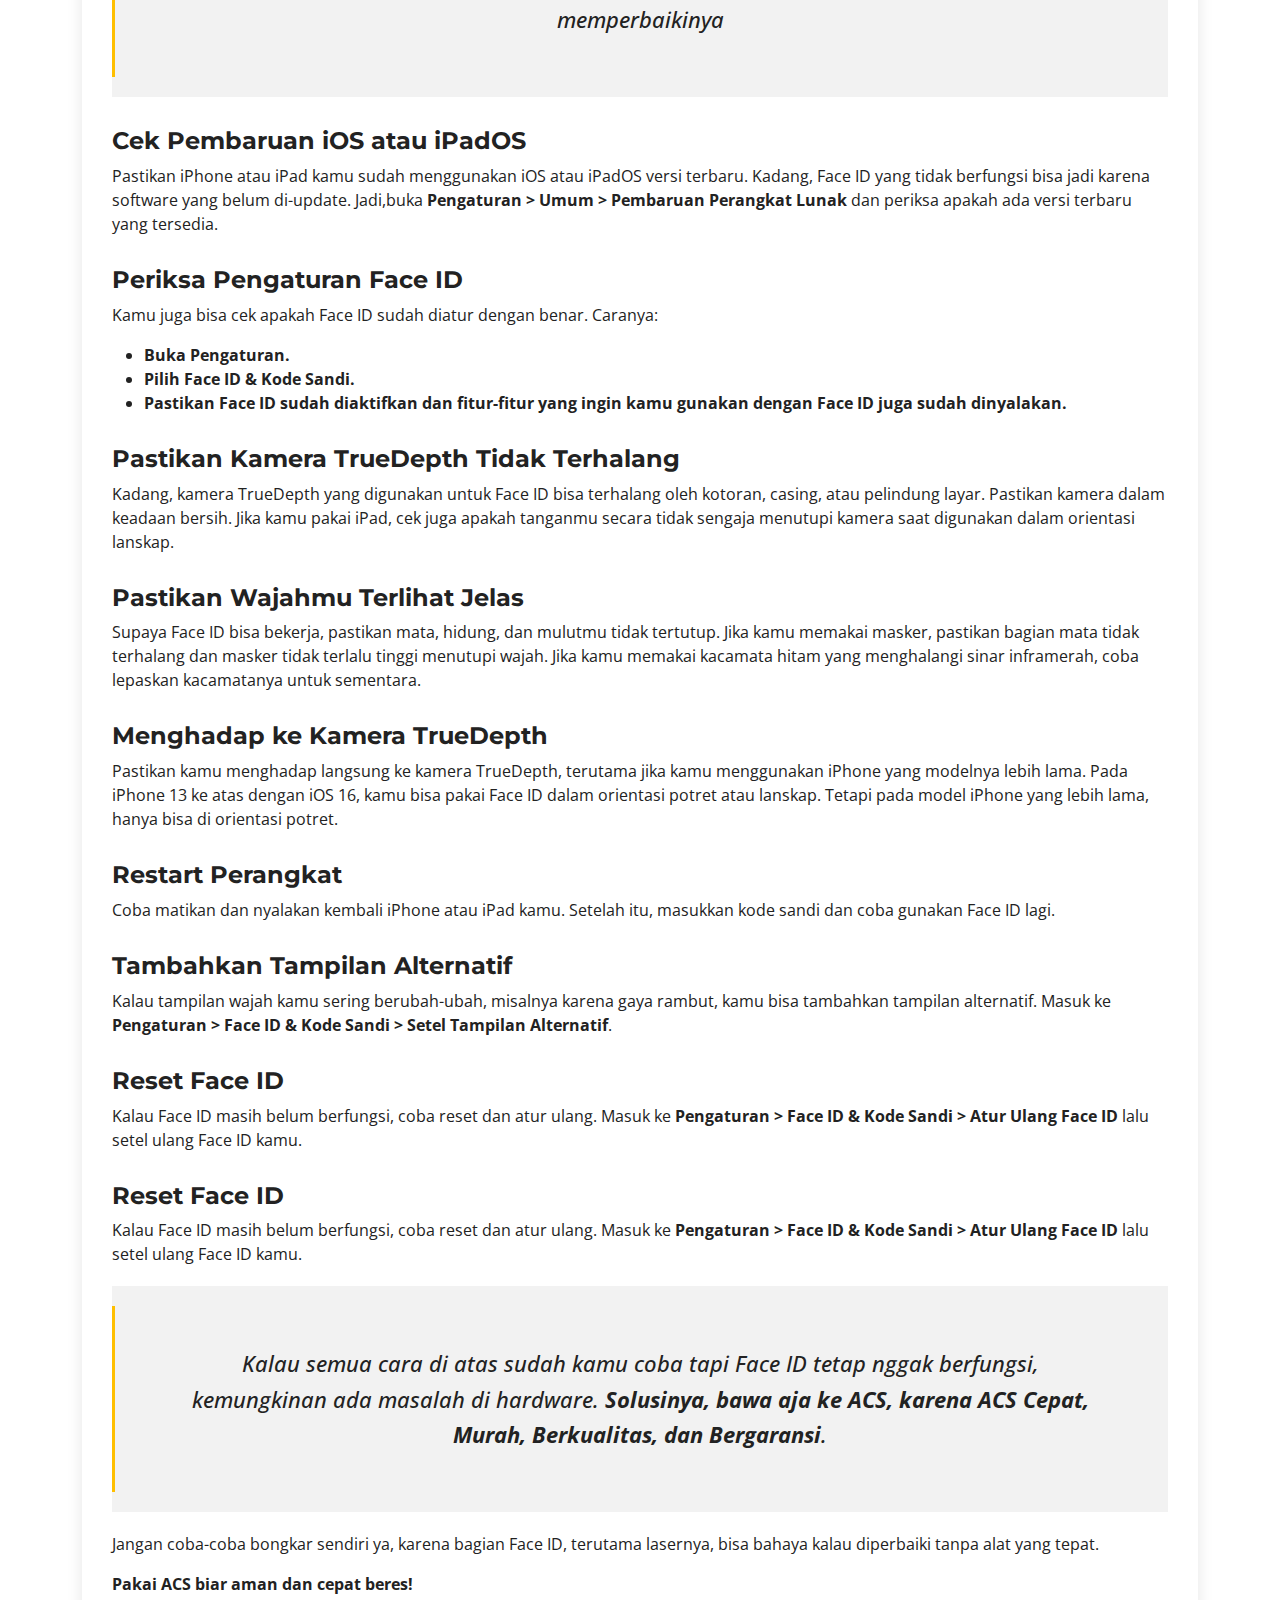
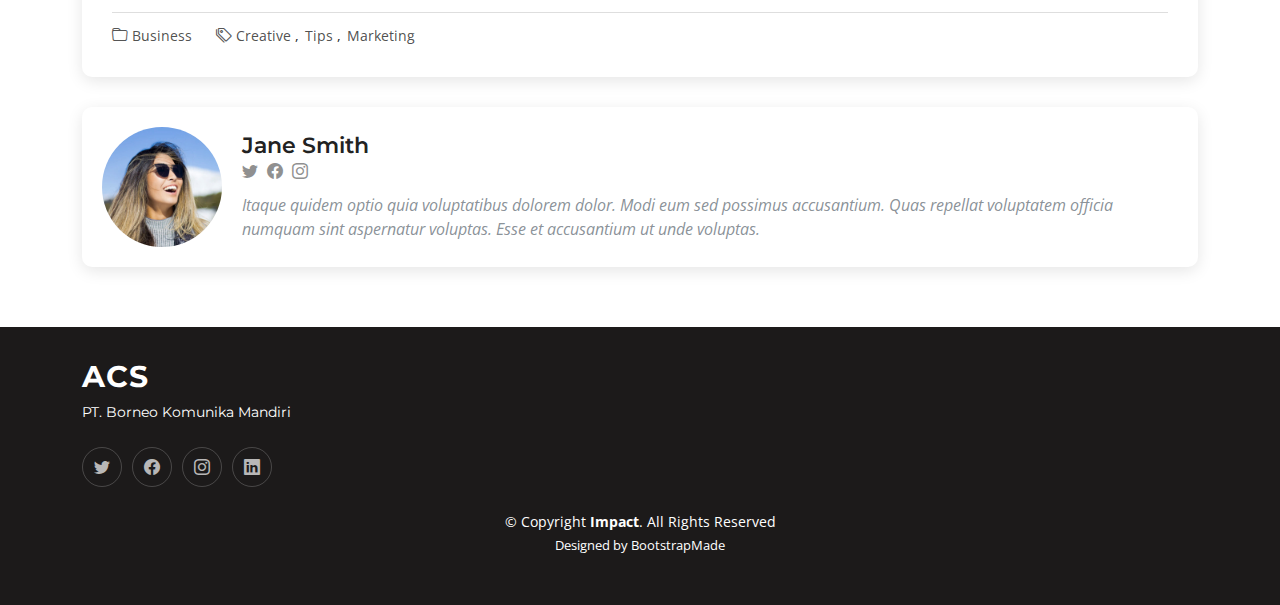
==== commit bb0df5bf: "updating blog detail 1" ====
--- a/blog-details.html
+++ b/blog-details.html
@@ -91,7 +91,7 @@
           <div class="row d-flex justify-content-center">
             <div class="col-lg-6 text-center">
               <h2>Artikel</h2>
-              <p>Odio et unde deleniti. Deserunt numquam exercitationem. Officiis quo odio sint voluptas consequatur ut a odio voluptatem. Sit dolorum debitis veritatis natus dolores. Quasi ratione sint. Sit quaerat ipsum dolorem.</p>
+              <p>Di halaman artikel ini, kamu bisa menemukan berbagai info, tips, dan trik keren seputar perangkat Apple. Mulai dari cara pakai, tips ampuh buat optimalkan iPhone, iPad, atau Mac kamu, hingga solusi buat masalah-masalah yang sering muncul.</p>
             </div>
           </div>
         </div>
@@ -120,7 +120,7 @@
                 <img src="assets/img/blog/blog-1.jpg" alt="" class="img-fluid">
               </div>
 
-              <h2 class="title">Tips & Trik Memilih Tempat Service</h2>
+              <h2 class="title">Solusi Face ID Yang Tidak Berfungsi</h2>
 
               <div class="meta-top">
                 <ul>
@@ -132,42 +132,86 @@
 
               <div class="content">
                 <p>
-                  Similique neque nam consequuntur ad non maxime aliquam quas. Quibusdam animi praesentium. Aliquam et laboriosam eius aut nostrum quidem aliquid dicta.
-                  Et eveniet enim. Qui velit est ea dolorem doloremque deleniti aperiam unde soluta. Est cum et quod quos aut ut et sit sunt. Voluptate porro consequatur assumenda perferendis dolore.
-                </p>
-
-                <p>
-                  Sit repellat hic cupiditate hic ut nemo. Quis nihil sunt non reiciendis. Sequi in accusamus harum vel aspernatur. Excepturi numquam nihil cumque odio. Et voluptate cupiditate.
-                </p>
+                  Face ID adalah fitur keren di iPhone dan iPad Pro yang memudahkan kamu membuka kunci perangkat, mengakses aplikasi, dan melakukan pembelian dengan cepat. Tapi, bagaimana kalau tiba-tiba Face ID tidak berfungsi?
+                </p>
+
+                
 
                 <blockquote>
                   <p>
-                    Et vero doloremque tempore voluptatem ratione vel aut. Deleniti sunt animi aut. Aut eos aliquam doloribus minus autem quos.
+                    Jangan panik dulu! Berikut ini beberapa langkah mudah yang bisa kamu coba untuk memperbaikinya
                   </p>
                 </blockquote>
 
-                <p>
-                  Sed quo laboriosam qui architecto. Occaecati repellendus omnis dicta inventore tempore provident voluptas mollitia aliquid. Id repellendus quia. Asperiores nihil magni dicta est suscipit perspiciatis. Voluptate ex rerum assumenda dolores nihil quaerat.
-                  Dolor porro tempora et quibusdam voluptas. Beatae aut at ad qui tempore corrupti velit quisquam rerum. Omnis dolorum exercitationem harum qui qui blanditiis neque.
-                  Iusto autem itaque. Repudiandae hic quae aspernatur ea neque qui. Architecto voluptatem magni. Vel magnam quod et tempora deleniti error rerum nihil tempora.
-                </p>
-
-                <h3>Et quae iure vel ut odit alias.</h3>
-                <p>
-                  Officiis animi maxime nulla quo et harum eum quis a. Sit hic in qui quos fugit ut rerum atque. Optio provident dolores atque voluptatem rem excepturi molestiae qui. Voluptatem laborum omnis ullam quibusdam perspiciatis nulla nostrum. Voluptatum est libero eum nesciunt aliquid qui.
-                  Quia et suscipit non sequi. Maxime sed odit. Beatae nesciunt nesciunt accusamus quia aut ratione aspernatur dolor. Sint harum eveniet dicta exercitationem minima. Exercitationem omnis asperiores natus aperiam dolor consequatur id ex sed. Quibusdam rerum dolores sint consequatur quidem ea.
-                  Beatae minima sunt libero soluta sapiente in rem assumenda. Et qui odit voluptatem. Cum quibusdam voluptatem voluptatem accusamus mollitia aut atque aut.
-                </p>
-                <img src="assets/img/blog/blog-inside-post.jpg" class="img-fluid" alt="">
-
-                <h3>Ut repellat blanditiis est dolore sunt dolorum quae.</h3>
-                <p>
-                  Rerum ea est assumenda pariatur quasi et quam. Facilis nam porro amet nostrum. In assumenda quia quae a id praesentium. Quos deleniti libero sed occaecati aut porro autem. Consectetur sed excepturi sint non placeat quia repellat incidunt labore. Autem facilis hic dolorum dolores vel.
-                  Consectetur quasi id et optio praesentium aut asperiores eaque aut. Explicabo omnis quibusdam esse. Ex libero illum iusto totam et ut aut blanditiis. Veritatis numquam ut illum ut a quam vitae.
-                </p>
-                <p>
-                  Alias quia non aliquid. Eos et ea velit. Voluptatem maxime enim omnis ipsa voluptas incidunt. Nulla sit eaque mollitia nisi asperiores est veniam.
-                </p>
+                <h3>Cek Pembaruan iOS atau iPadOS</h3>
+                <p>
+                  Pastikan iPhone atau iPad kamu sudah menggunakan iOS atau iPadOS versi terbaru. Kadang, Face ID yang tidak berfungsi bisa jadi karena software yang belum di-update. Jadi,buka  <b> Pengaturan > Umum > Pembaruan Perangkat Lunak</b> dan periksa apakah ada versi terbaru yang tersedia.
+                </p>
+                <!-- <img src="assets/img/blog/blog-inside-post.jpg" class="img-fluid" alt=""> -->
+
+                <h3>Periksa Pengaturan Face ID</h3>
+                <p>
+                  Kamu juga bisa cek apakah Face ID sudah diatur dengan benar. Caranya:
+                </p>
+                <ul>
+                  <li>
+                    <b>Buka Pengaturan.</b>
+                  </li>
+                  <li>
+                    <b>Pilih Face ID & Kode Sandi.</b>
+                  </li>
+                  <li>
+                    <b>Pastikan Face ID sudah diaktifkan dan fitur-fitur yang ingin kamu gunakan dengan Face ID juga sudah dinyalakan.</b>
+                  </li>
+                </ul>
+
+                <h3>Pastikan Kamera TrueDepth Tidak Terhalang</h3>
+                <p>
+                  Kadang, kamera TrueDepth yang digunakan untuk Face ID bisa terhalang oleh kotoran, casing, atau pelindung layar. Pastikan kamera dalam keadaan bersih. Jika kamu pakai iPad, cek juga apakah tanganmu secara tidak sengaja menutupi kamera saat digunakan dalam orientasi lanskap.
+                </p>
+
+                <h3>Pastikan Wajahmu Terlihat Jelas</h3>
+                <p>
+                  Supaya Face ID bisa bekerja, pastikan mata, hidung, dan mulutmu tidak tertutup. Jika kamu memakai masker, pastikan bagian mata tidak terhalang dan masker tidak terlalu tinggi menutupi wajah. Jika kamu memakai kacamata hitam yang menghalangi sinar inframerah, coba lepaskan kacamatanya untuk sementara.
+                </p>
+
+                <h3>Menghadap ke Kamera TrueDepth</h3>
+                <p>
+                  Pastikan kamu menghadap langsung ke kamera TrueDepth, terutama jika kamu menggunakan iPhone yang modelnya lebih lama. Pada iPhone 13 ke atas dengan iOS 16, kamu bisa pakai Face ID dalam orientasi potret atau lanskap. Tetapi pada model iPhone yang lebih lama, hanya bisa di orientasi potret.
+                </p>
+
+                <h3>Restart Perangkat</h3>
+                <p>
+                  Coba matikan dan nyalakan kembali iPhone atau iPad kamu. Setelah itu, masukkan kode sandi dan coba gunakan Face ID lagi.
+                </p>
+
+
+                <h3>Tambahkan Tampilan Alternatif</h3>
+                <p>
+                  Kalau tampilan wajah kamu sering berubah-ubah, misalnya karena gaya rambut, kamu bisa tambahkan tampilan alternatif. Masuk ke <b>Pengaturan > Face ID & Kode Sandi > Setel Tampilan Alternatif</b>.
+                </p>
+
+
+                <h3>Reset Face ID</h3>
+                <p>
+                  Kalau Face ID masih belum berfungsi, coba reset dan atur ulang. Masuk ke <b>Pengaturan > Face ID & Kode Sandi > Atur Ulang Face ID</b> lalu setel ulang Face ID kamu.
+                </p>
+
+
+                <h3>Reset Face ID</h3>
+                <p>
+                  Kalau Face ID masih belum berfungsi, coba reset dan atur ulang. Masuk ke <b>Pengaturan > Face ID & Kode Sandi > Atur Ulang Face ID</b> lalu setel ulang Face ID kamu.
+                </p>
+
+                <blockquote>
+                  <p>
+                    Kalau semua cara di atas sudah kamu coba tapi Face ID tetap nggak berfungsi, kemungkinan ada masalah di hardware. <b >Solusinya, bawa aja ke ACS, karena ACS Cepat, Murah, Berkualitas, dan Bergaransi</b>.
+                  </p>
+                </blockquote>
+
+                <p>Jangan coba-coba bongkar sendiri ya, karena bagian Face ID, terutama lasernya, bisa bahaya kalau diperbaiki tanpa alat yang tepat.</p>
+
+                <p style="font-weight: bold;">Pakai ACS biar aman dan cepat beres!</->
 
               </div><!-- End post content -->
 
--- a/assets/css/main.css
+++ b/assets/css/main.css
@@ -519,7 +519,7 @@
     inset: 0;
     padding: 50px 0 10px 0;
     margin: 0;
-    background: rgba(0, 131, 116, 0.9);
+    background: #1a1a1a;
     overflow-y: auto;
     transition: 0.3s;
     z-index: 9998;
@@ -618,7 +618,7 @@
     content: "";
     position: fixed;
     inset: 0;
-    background: #011816cc;
+    background: #2a2a2acc;
     z-index: 9996;
   }
 }
@@ -833,7 +833,7 @@
 # Call To Action Section
 --------------------------------------------------------------*/
 .call-to-action .container {
-  background: linear-gradient(rgba(0, 0, 0, 0.5), rgba(0, 0, 0, 0.5)), url("../img/cta-bg.jpg") center center;
+  background: linear-gradient(rgba(0, 0, 0, 0.9), rgba(0, 0, 0, 0.7)), url("/assets/img/acs/member.png") center center;
   background-size: cover;
   padding: 100px 60px;
   border-radius: 15px;
@@ -2147,7 +2147,7 @@
 }
 
 .blog .blog-details .content h3 {
-  font-size: 22px;
+  font-size: 24px;
   margin-top: 30px;
   font-weight: bold;
 }
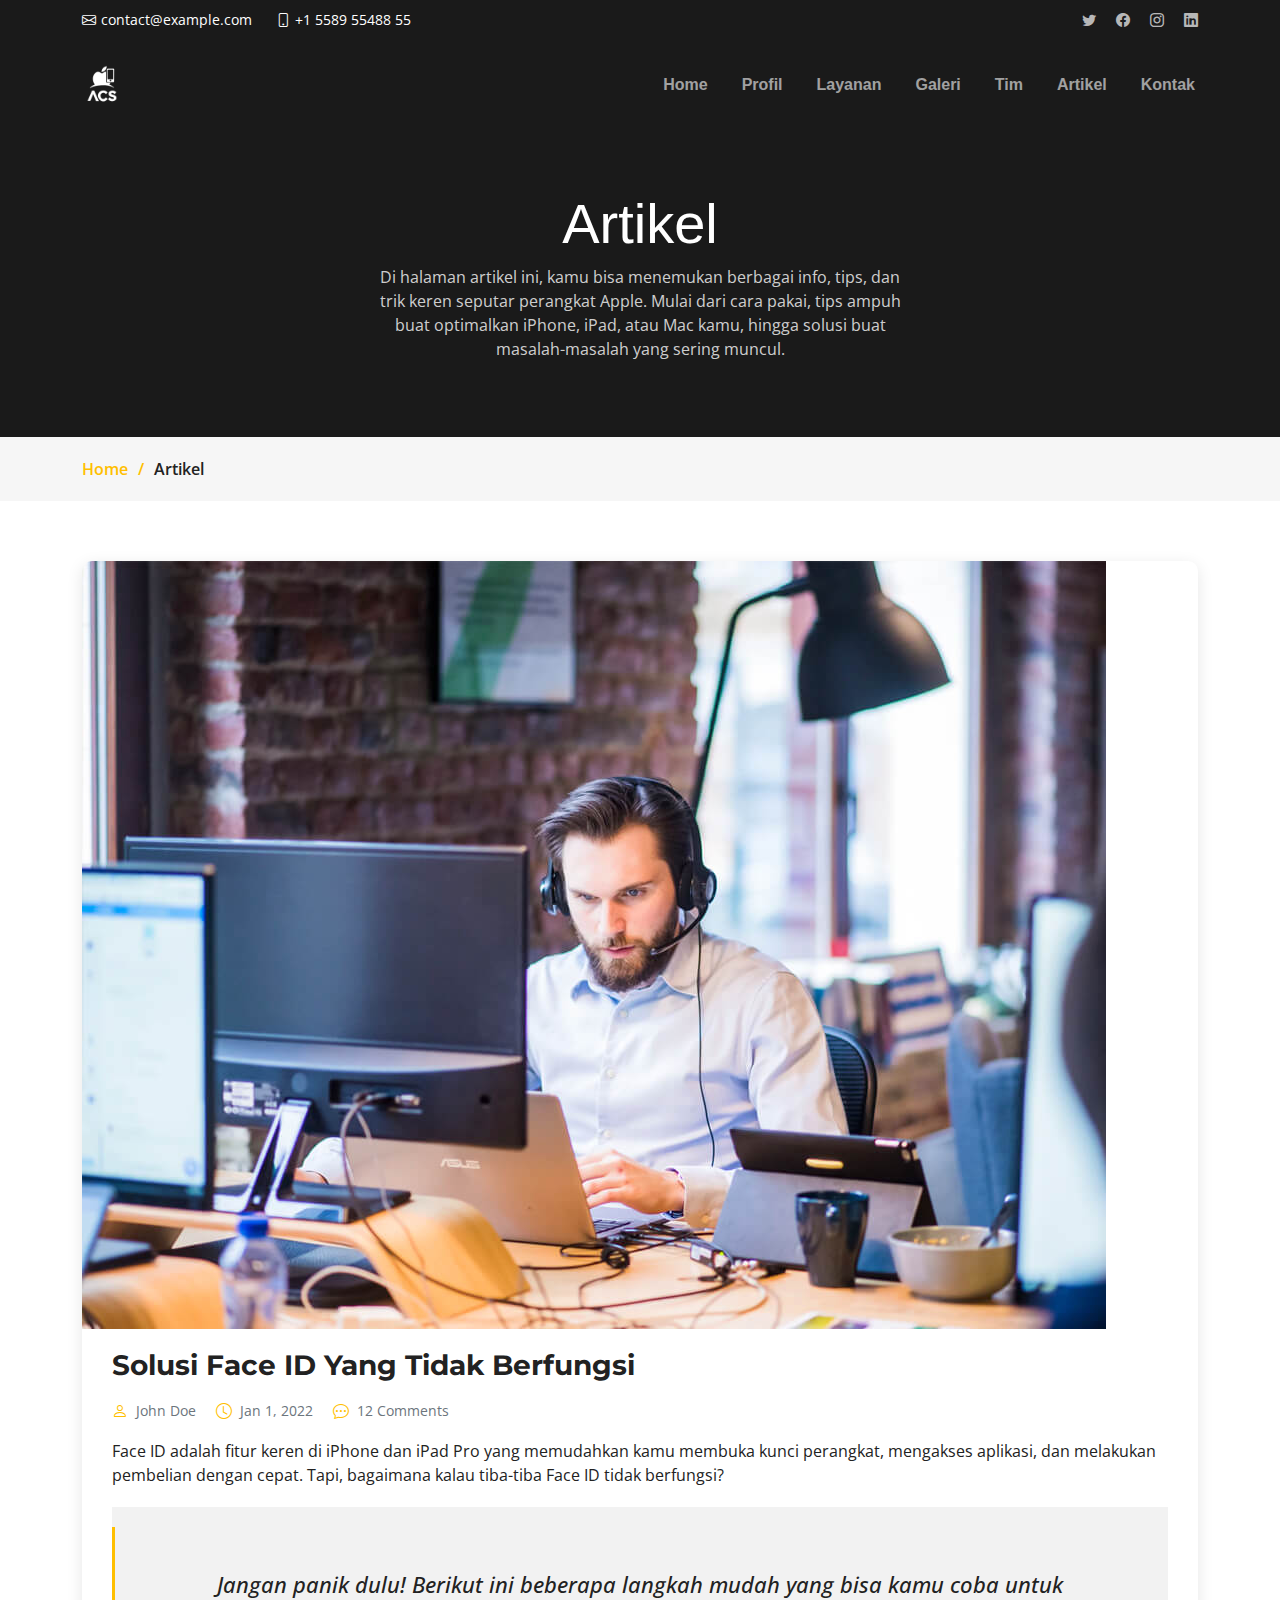
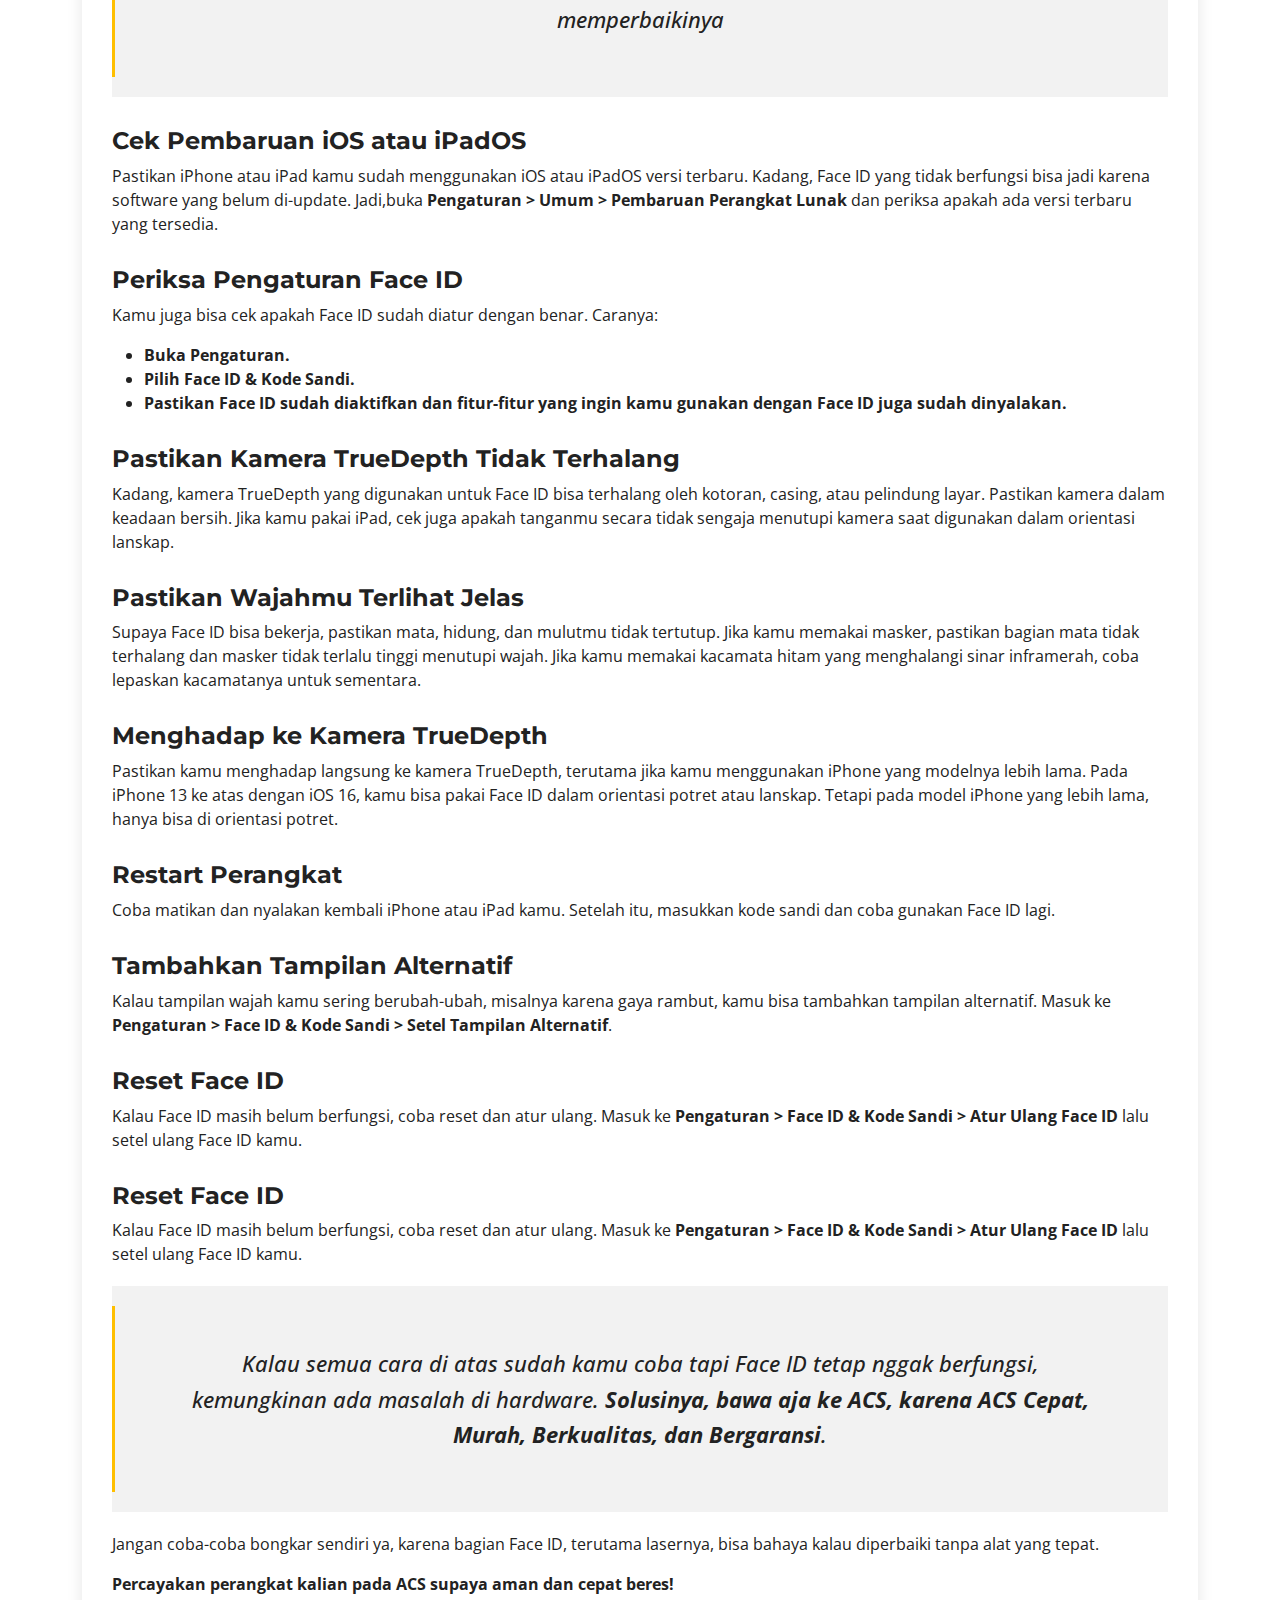
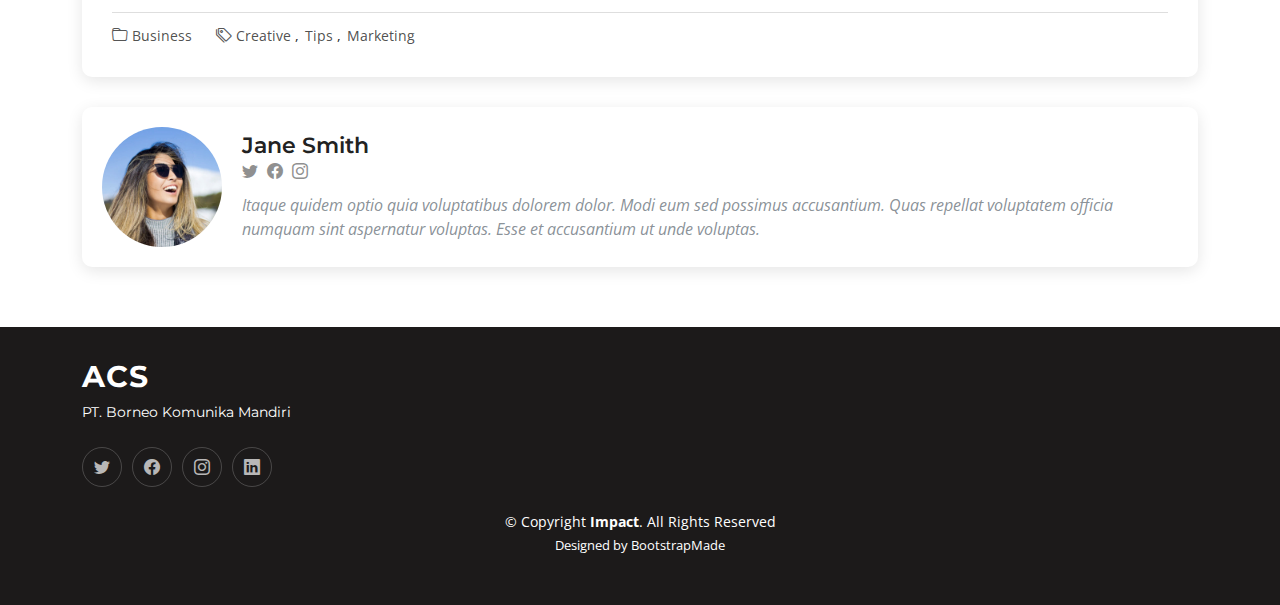
==== commit 5f386397: "updating blog detail 1.1" ====
--- a/blog-details.html
+++ b/blog-details.html
@@ -211,7 +211,7 @@
 
                 <p>Jangan coba-coba bongkar sendiri ya, karena bagian Face ID, terutama lasernya, bisa bahaya kalau diperbaiki tanpa alat yang tepat.</p>
 
-                <p style="font-weight: bold;">Pakai ACS biar aman dan cepat beres!</->
+                <p style="font-weight: bold;">Percayakan perangkat kalian pada ACS supaya aman dan cepat beres!</p>
 
               </div><!-- End post content -->
 
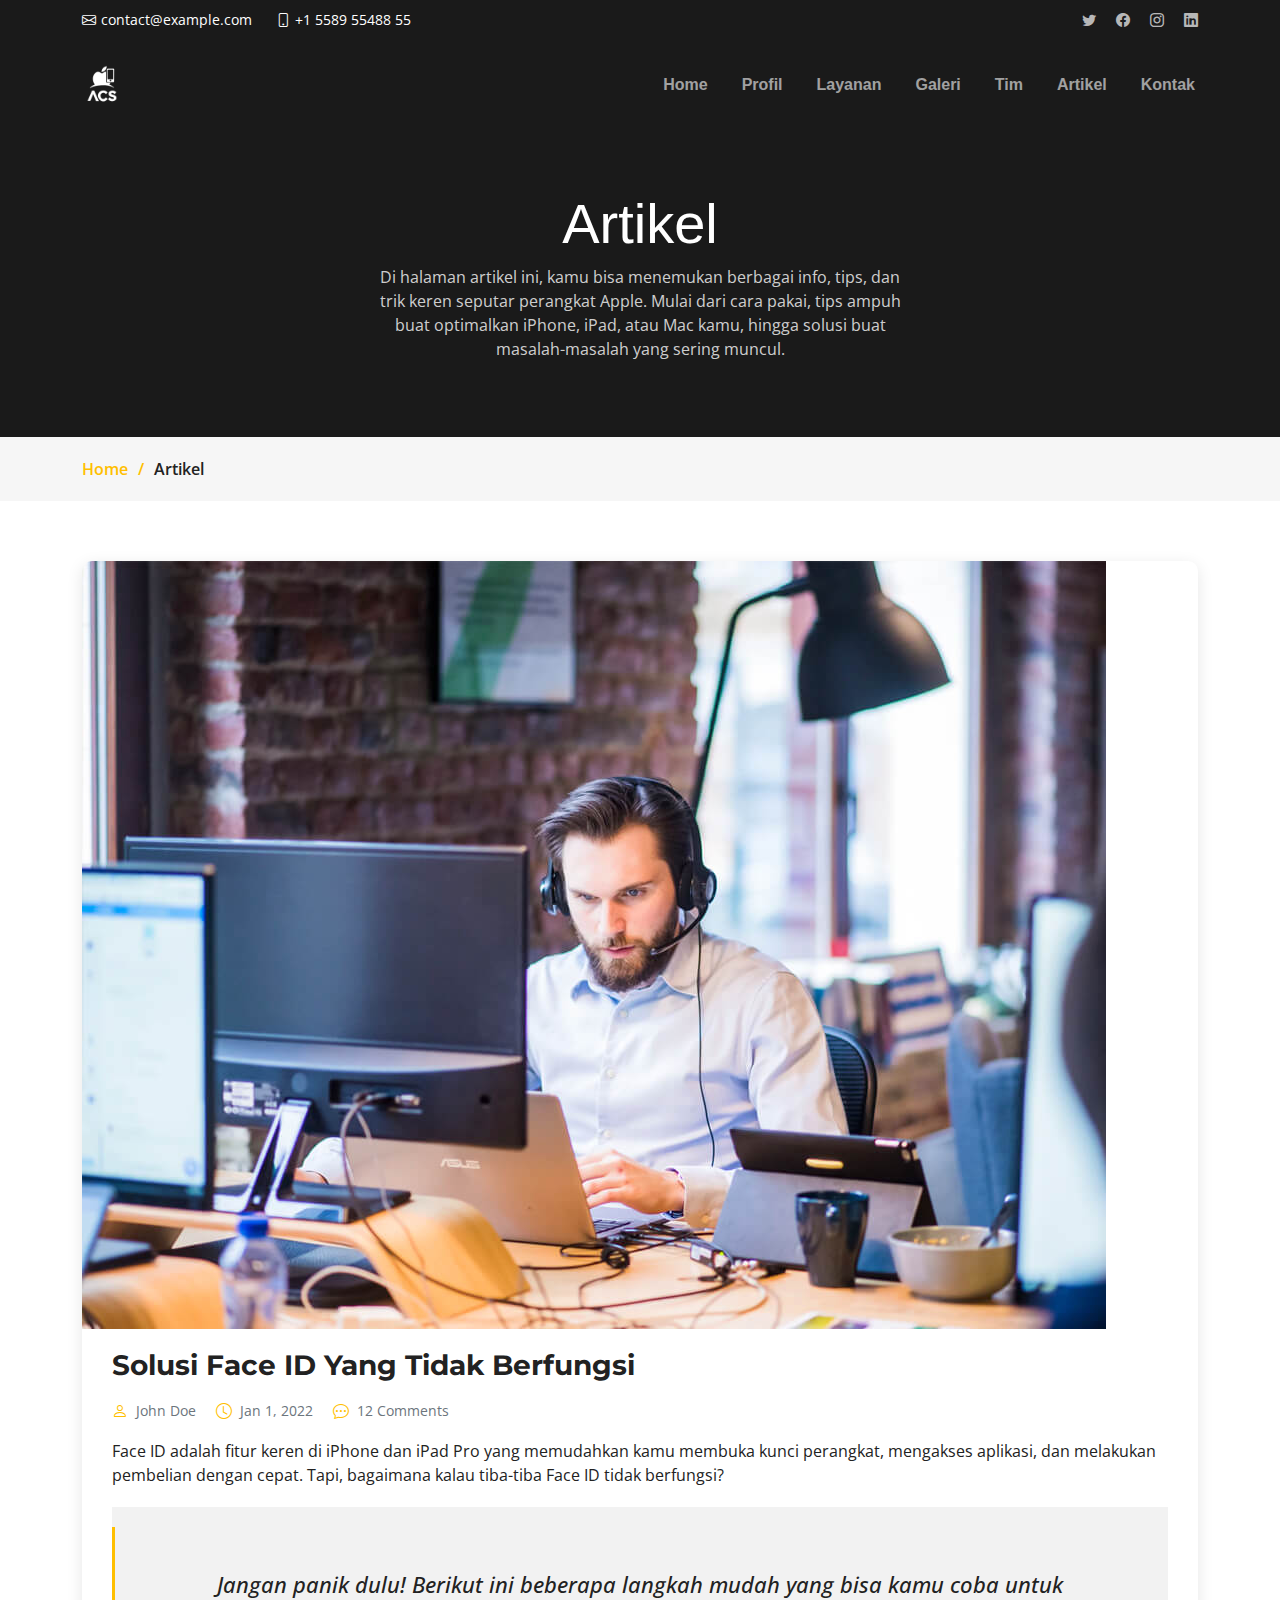
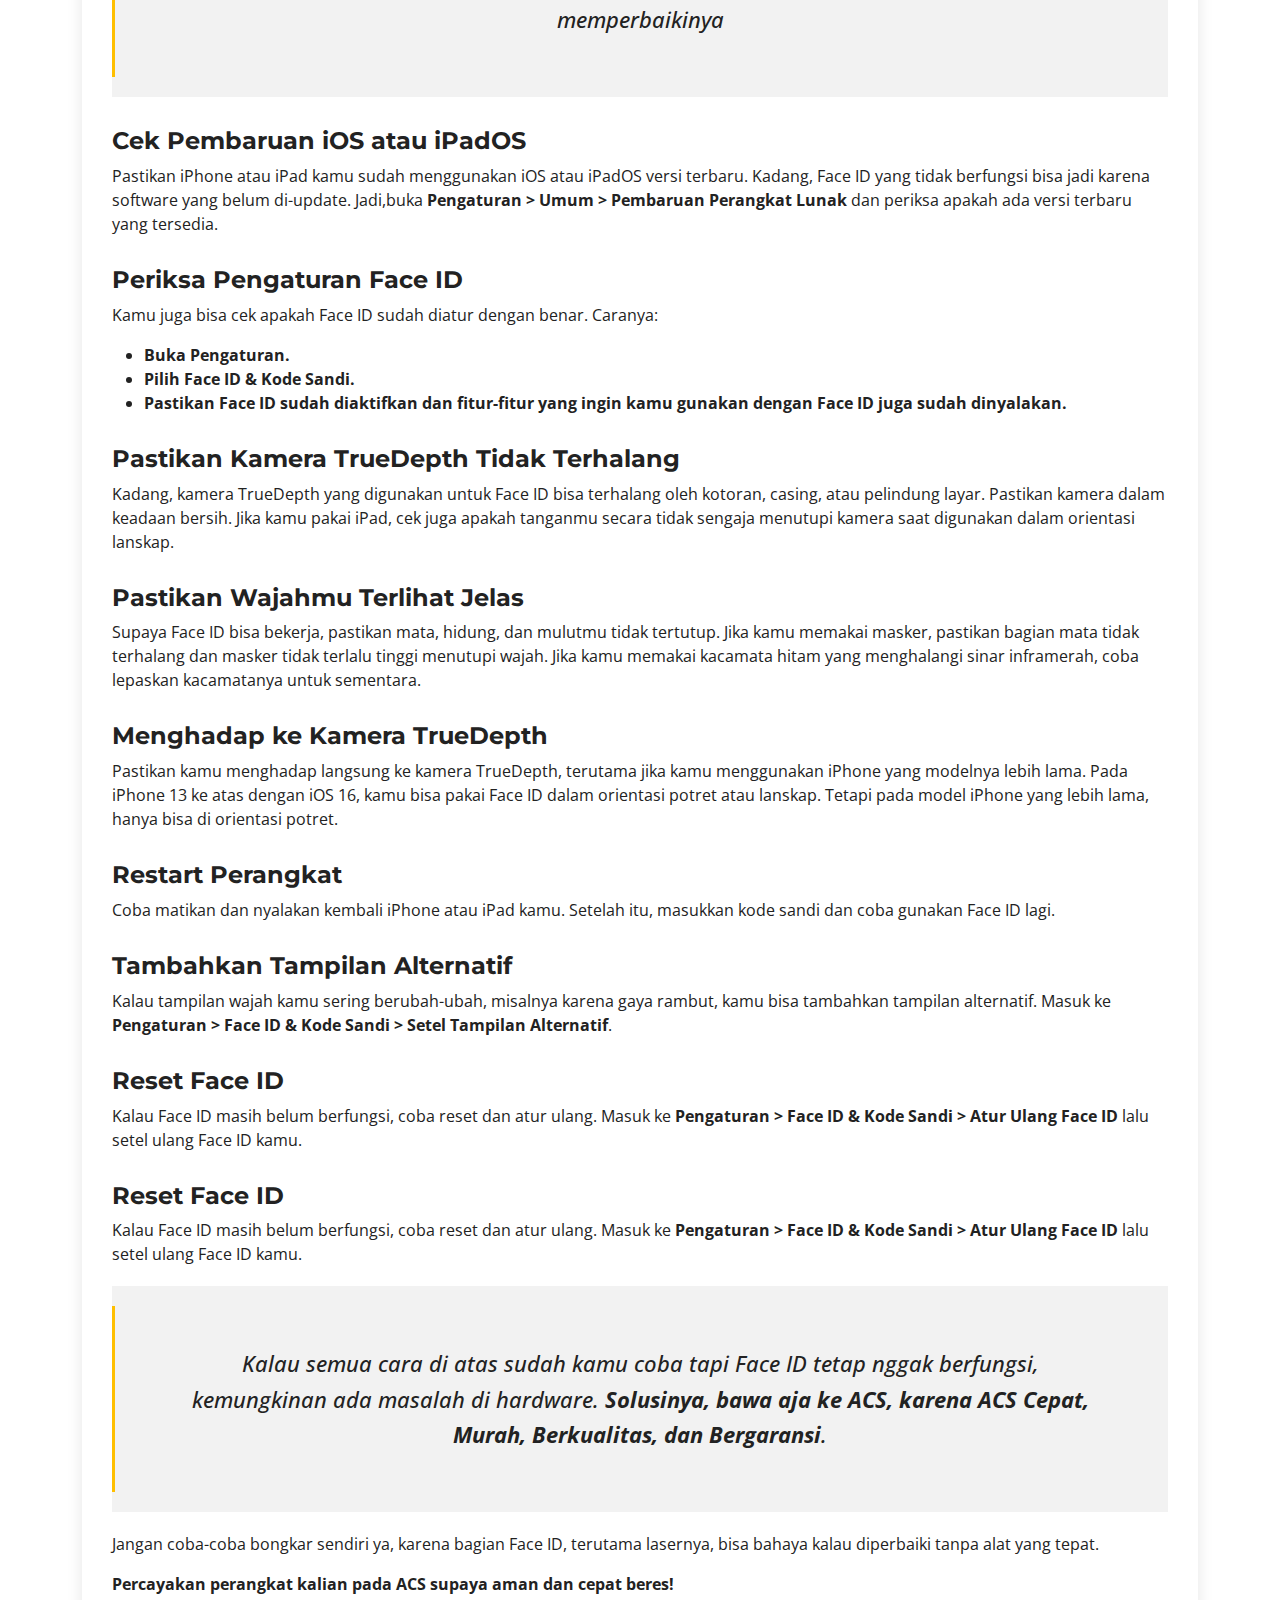
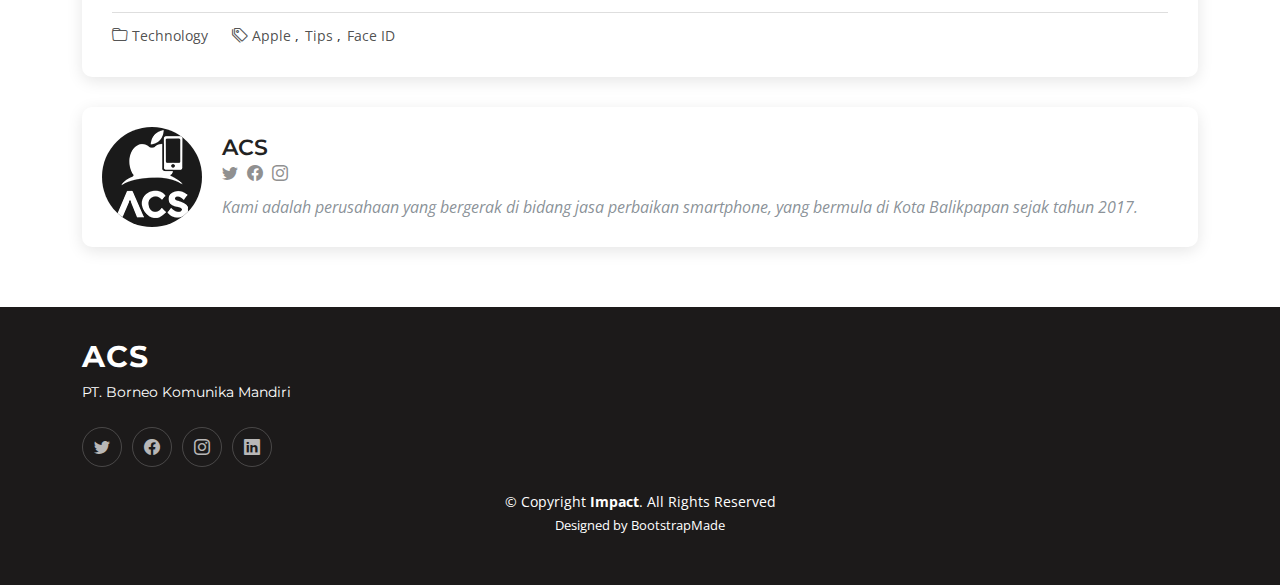
==== commit 76074d65: "updating blog detail 1.2" ====
--- a/blog-details.html
+++ b/blog-details.html
@@ -218,30 +218,30 @@
               <div class="meta-bottom">
                 <i class="bi bi-folder"></i>
                 <ul class="cats">
-                  <li><a href="#">Business</a></li>
+                  <li><a href="#">Technology</a></li>
                 </ul>
 
                 <i class="bi bi-tags"></i>
                 <ul class="tags">
-                  <li><a href="#">Creative</a></li>
+                  <li><a href="#">Apple</a></li>
                   <li><a href="#">Tips</a></li>
-                  <li><a href="#">Marketing</a></li>
+                  <li><a href="#">Face ID</a></li>
                 </ul>
               </div><!-- End meta bottom -->
 
             </article><!-- End blog post -->
 
             <div class="post-author d-flex align-items-center">
-              <img src="assets/img/blog/blog-author.jpg" class="rounded-circle flex-shrink-0" alt="">
+              <img src="assets/img/acs/logo.png" style="background-color: #1a1a1a;" class="rounded-circle flex-shrink-0 " alt="">
               <div>
-                <h4>Jane Smith</h4>
+                <h4>ACS</h4>
                 <div class="social-links">
                   <a href="https://twitters.com/#"><i class="bi bi-twitter"></i></a>
                   <a href="https://facebook.com/#"><i class="bi bi-facebook"></i></a>
                   <a href="https://instagram.com/#"><i class="biu bi-instagram"></i></a>
                 </div>
                 <p>
-                  Itaque quidem optio quia voluptatibus dolorem dolor. Modi eum sed possimus accusantium. Quas repellat voluptatem officia numquam sint aspernatur voluptas. Esse et accusantium ut unde voluptas.
+                  Kami adalah perusahaan yang bergerak di bidang jasa perbaikan smartphone, yang bermula di Kota Balikpapan sejak tahun 2017.
                 </p>
               </div>
             </div><!-- End post author -->
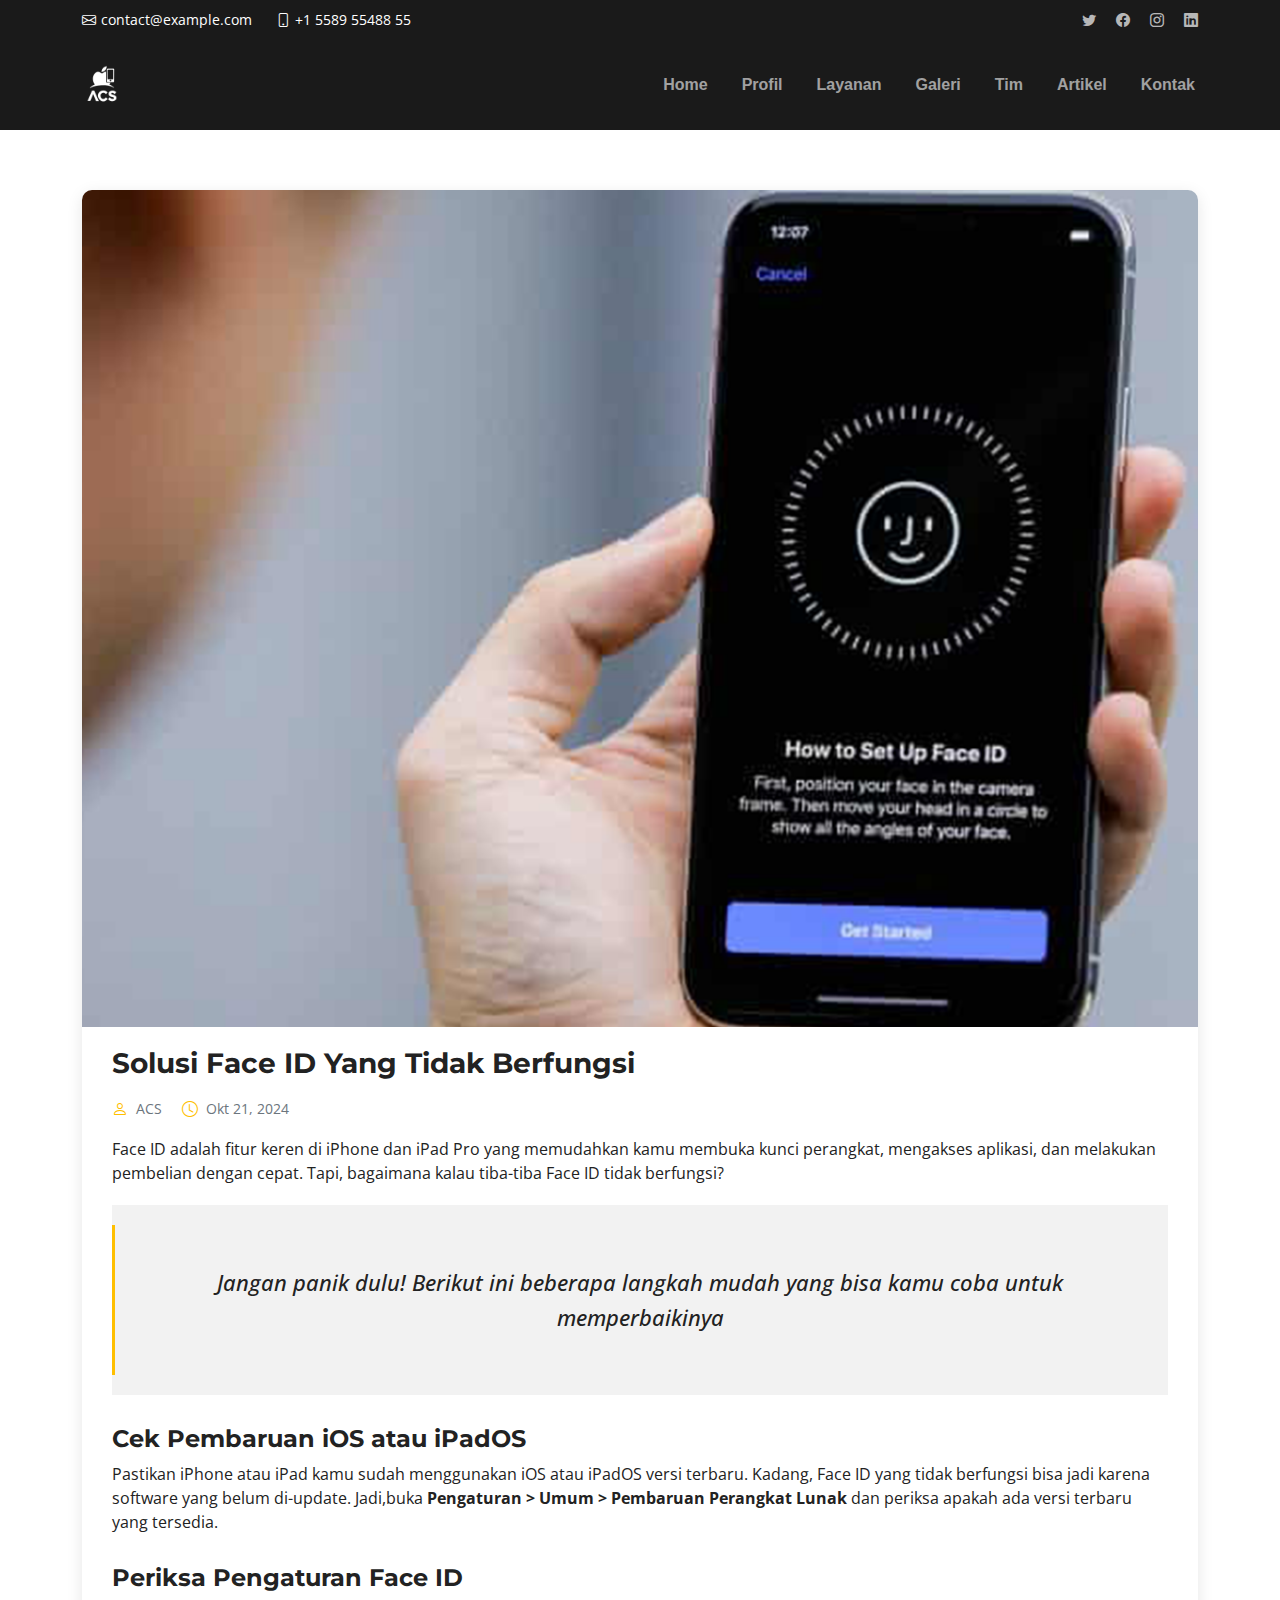
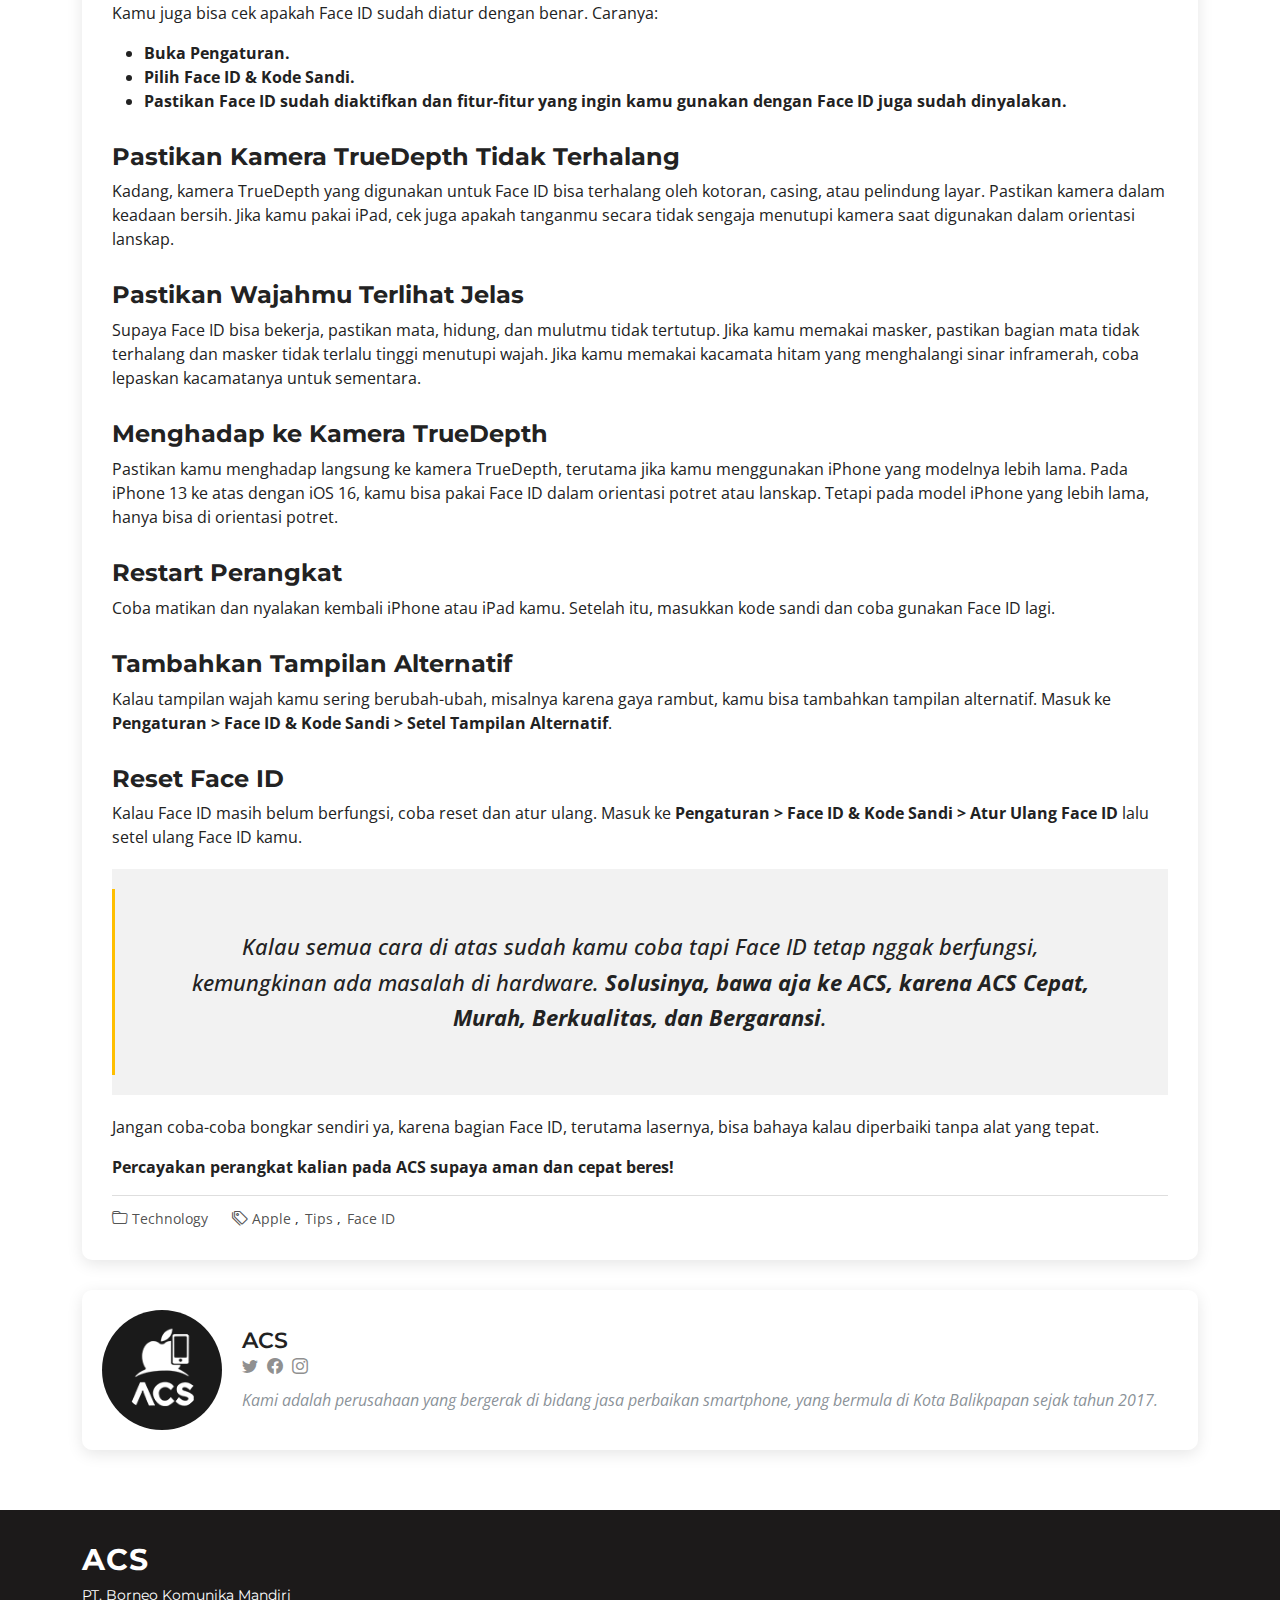
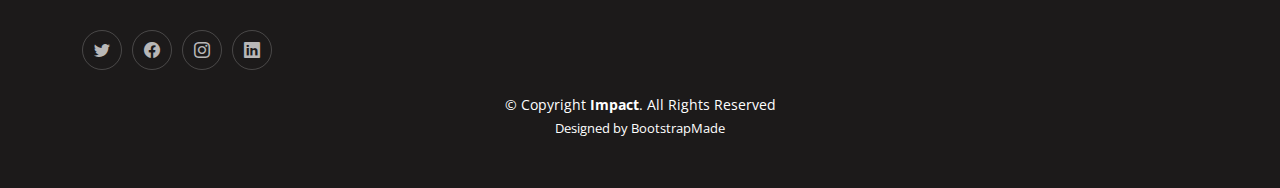
==== commit c08f3a51: "updating blog detail final" ====
--- a/blog-details.html
+++ b/blog-details.html
@@ -85,13 +85,13 @@
   <main id="main" >
 
     <!-- ======= Breadcrumbs ======= -->
-    <div class="breadcrumbs" >
+    <!-- <div class="breadcrumbs" >
       <div class="page-header d-flex align-items-center" style="background-image: url('');  background-color: #1a1a1a !important;" >
         <div class="container position-relative" >
           <div class="row d-flex justify-content-center">
             <div class="col-lg-6 text-center">
               <h2>Artikel</h2>
-              <p>Di halaman artikel ini, kamu bisa menemukan berbagai info, tips, dan trik keren seputar perangkat Apple. Mulai dari cara pakai, tips ampuh buat optimalkan iPhone, iPad, atau Mac kamu, hingga solusi buat masalah-masalah yang sering muncul.</p>
+              <p>Di halaman  ini, kamu bisa menemukan berbagai info, tips, dan trik keren seputar perangkat Apple. Mulai dari cara pakai, tips ampuh buat optimalkan iPhone, iPad, atau Mac kamu, hingga solusi buat masalah-masalah yang sering muncul.</p>
             </div>
           </div>
         </div>
@@ -104,7 +104,8 @@
           </ol>
         </div>
       </nav>
-    </div><!-- End Breadcrumbs -->
+    </div> -->
+    <!-- End Breadcrumbs -->
 
     <!-- ======= Blog Details Section ======= -->
     <section id="blog" class="blog">
@@ -117,16 +118,16 @@
             <article class="blog-details">
 
               <div class="post-img">
-                <img src="assets/img/blog/blog-1.jpg" alt="" class="img-fluid">
+                <img src="assets/img/acs/artikel_1.png" alt="" class="img-fluid w-100">
               </div>
 
               <h2 class="title">Solusi Face ID Yang Tidak Berfungsi</h2>
 
               <div class="meta-top">
                 <ul>
-                  <li class="d-flex align-items-center"><i class="bi bi-person"></i> <a href="blog-details.html">John Doe</a></li>
-                  <li class="d-flex align-items-center"><i class="bi bi-clock"></i> <a href="blog-details.html"><time datetime="2020-01-01">Jan 1, 2022</time></a></li>
-                  <li class="d-flex align-items-center"><i class="bi bi-chat-dots"></i> <a href="blog-details.html">12 Comments</a></li>
+                  <li class="d-flex align-items-center"><i class="bi bi-person"></i> <a href="blog-details.html">ACS</a></li>
+                  <li class="d-flex align-items-center"><i class="bi bi-clock"></i> <a href="blog-details.html"><time datetime="2024-10-21">Okt 21, 2024</time></a></li>
+                  
                 </ul>
               </div><!-- End meta top -->
 
@@ -198,10 +199,7 @@
                 </p>
 
 
-                <h3>Reset Face ID</h3>
-                <p>
-                  Kalau Face ID masih belum berfungsi, coba reset dan atur ulang. Masuk ke <b>Pengaturan > Face ID & Kode Sandi > Atur Ulang Face ID</b> lalu setel ulang Face ID kamu.
-                </p>
+                
 
                 <blockquote>
                   <p>
@@ -232,7 +230,7 @@
             </article><!-- End blog post -->
 
             <div class="post-author d-flex align-items-center">
-              <img src="assets/img/acs/logo.png" style="background-color: #1a1a1a;" class="rounded-circle flex-shrink-0 " alt="">
+              <img src="assets/img/acs/logo.png" style="background-color: #1a1a1a;" class="rounded-circle flex-shrink-0 p-3" alt="">
               <div>
                 <h4>ACS</h4>
                 <div class="social-links">
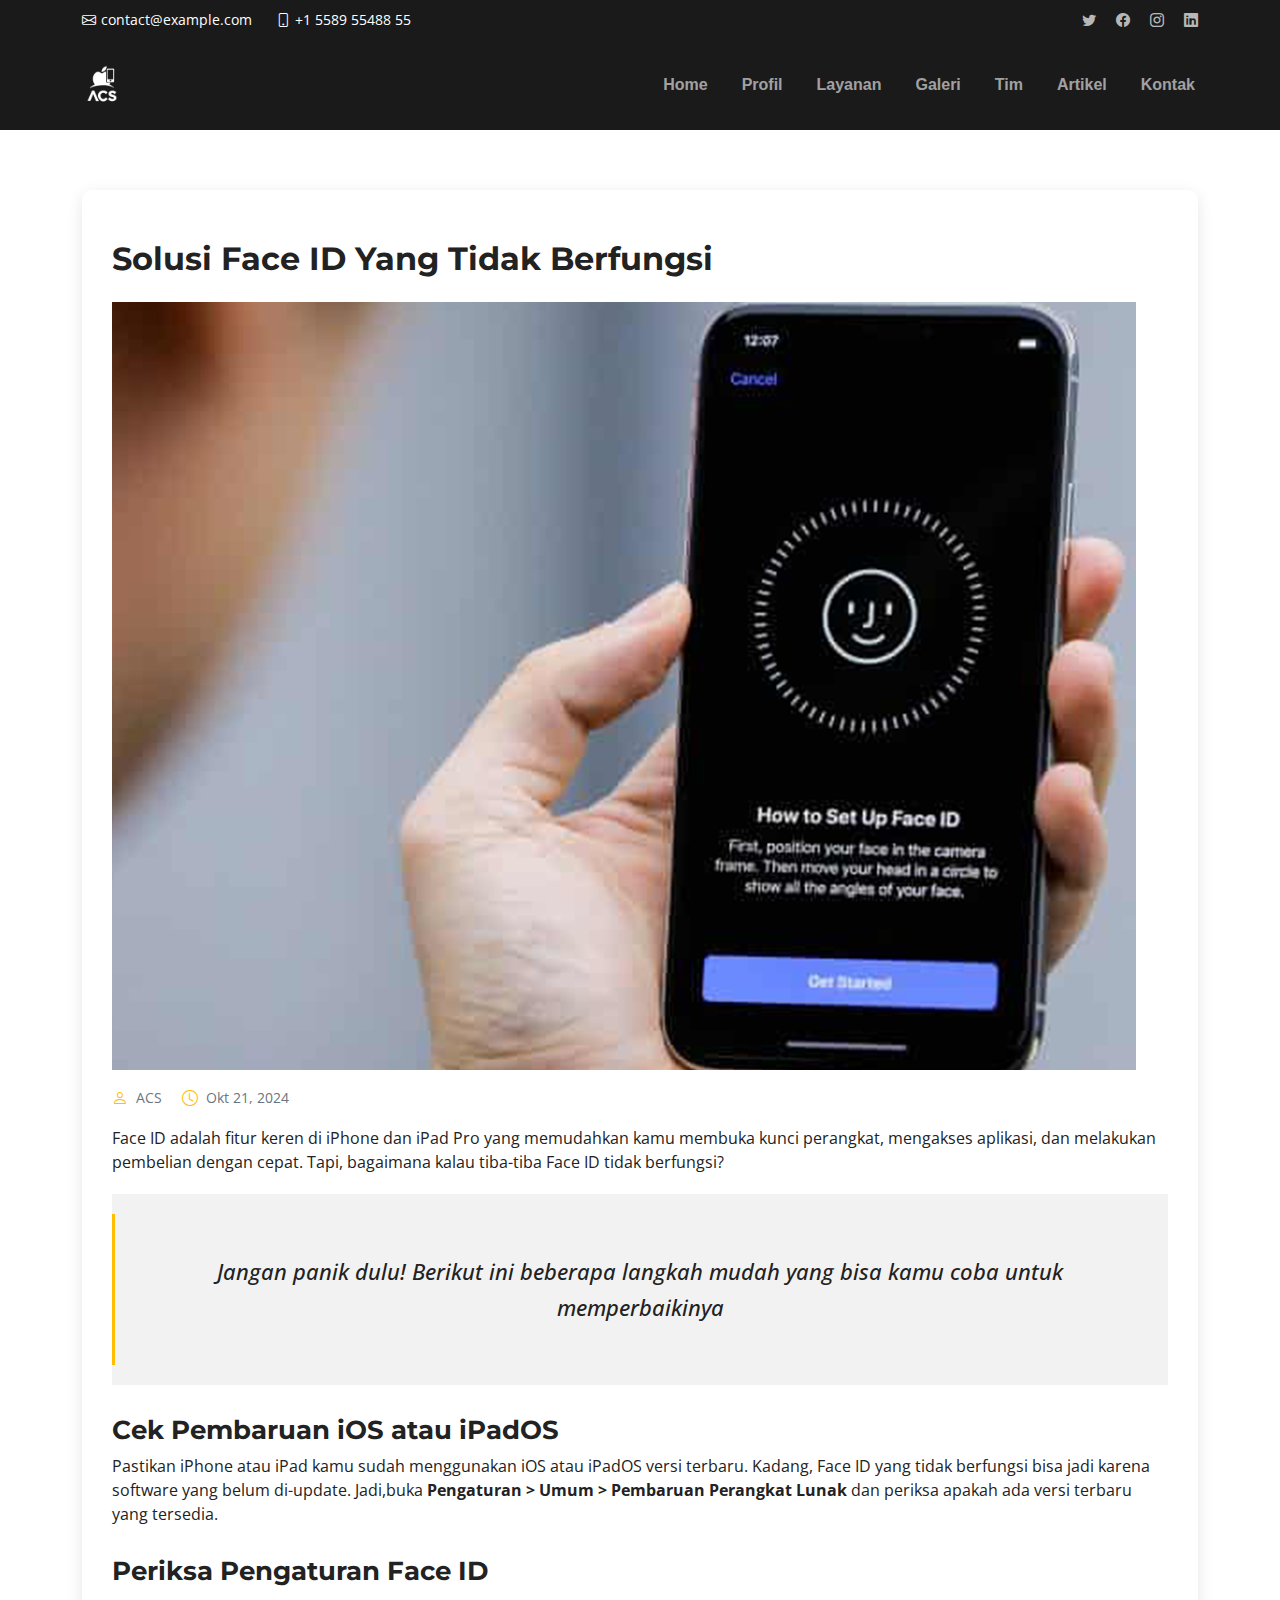
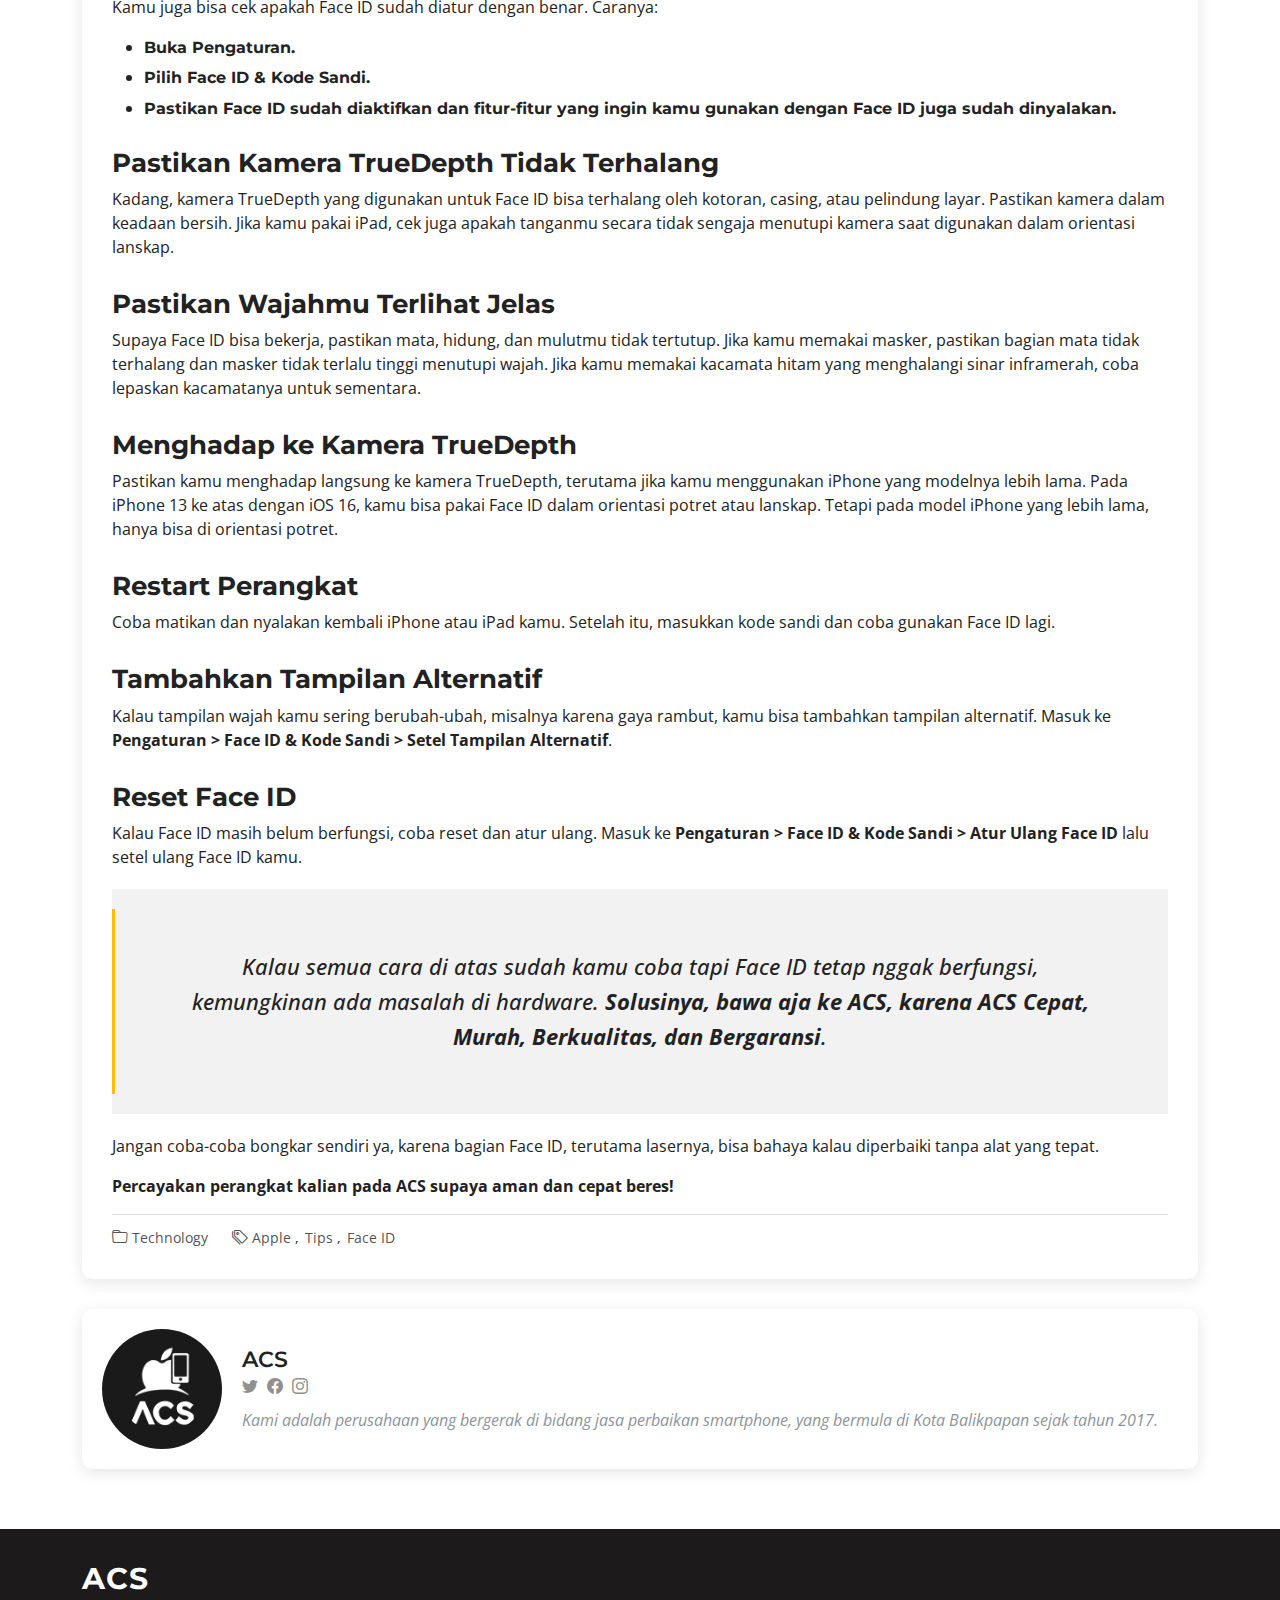
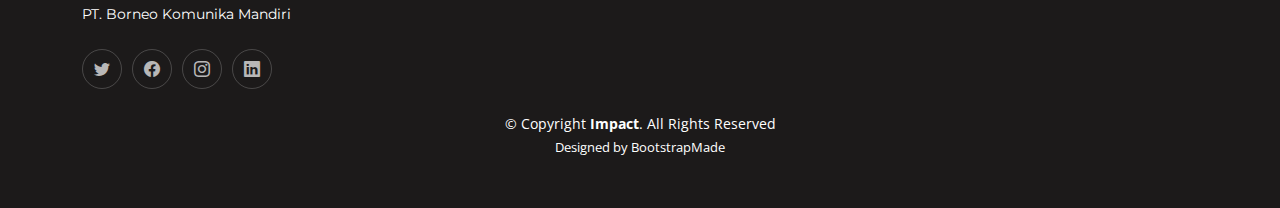
==== commit 74c4d45f: "updating blog detail final 1.1" ====
--- a/blog-details.html
+++ b/blog-details.html
@@ -117,11 +117,14 @@
 
             <article class="blog-details">
 
-              <div class="post-img">
-                <img src="assets/img/acs/artikel_1.png" alt="" class="img-fluid w-100">
-              </div>
-
-              <h2 class="title">Solusi Face ID Yang Tidak Berfungsi</h2>
+              <!-- <div class="post-img">
+                <img src="assets/img/acs/artikel_1.png" alt="" class="img-fluid w-100" >
+              </div> -->
+
+              <h1 class="title">Solusi Face ID Yang Tidak Berfungsi</h1>
+              <br>
+
+              <img src="assets/img/acs/artikel_1.png" alt="" class="img-fluid" >
 
               <div class="meta-top">
                 <ul>
@@ -144,56 +147,57 @@
                   </p>
                 </blockquote>
 
-                <h3>Cek Pembaruan iOS atau iPadOS</h3>
+                <h2>Cek Pembaruan iOS atau iPadOS</h2>
                 <p>
                   Pastikan iPhone atau iPad kamu sudah menggunakan iOS atau iPadOS versi terbaru. Kadang, Face ID yang tidak berfungsi bisa jadi karena software yang belum di-update. Jadi,buka  <b> Pengaturan > Umum > Pembaruan Perangkat Lunak</b> dan periksa apakah ada versi terbaru yang tersedia.
                 </p>
+                
                 <!-- <img src="assets/img/blog/blog-inside-post.jpg" class="img-fluid" alt=""> -->
 
-                <h3>Periksa Pengaturan Face ID</h3>
+                <h2>Periksa Pengaturan Face ID</h2>
                 <p>
                   Kamu juga bisa cek apakah Face ID sudah diatur dengan benar. Caranya:
                 </p>
                 <ul>
                   <li>
-                    <b>Buka Pengaturan.</b>
+                    <h3>Buka Pengaturan.</h3>
                   </li>
                   <li>
-                    <b>Pilih Face ID & Kode Sandi.</b>
+                    <h3>Pilih Face ID & Kode Sandi.</h3>
                   </li>
                   <li>
-                    <b>Pastikan Face ID sudah diaktifkan dan fitur-fitur yang ingin kamu gunakan dengan Face ID juga sudah dinyalakan.</b>
+                    <h3>Pastikan Face ID sudah diaktifkan dan fitur-fitur yang ingin kamu gunakan dengan Face ID juga sudah dinyalakan.</h3>
                   </li>
                 </ul>
 
-                <h3>Pastikan Kamera TrueDepth Tidak Terhalang</h3>
+                <h2>Pastikan Kamera TrueDepth Tidak Terhalang</h2>
                 <p>
                   Kadang, kamera TrueDepth yang digunakan untuk Face ID bisa terhalang oleh kotoran, casing, atau pelindung layar. Pastikan kamera dalam keadaan bersih. Jika kamu pakai iPad, cek juga apakah tanganmu secara tidak sengaja menutupi kamera saat digunakan dalam orientasi lanskap.
                 </p>
 
-                <h3>Pastikan Wajahmu Terlihat Jelas</h3>
+                <h2>Pastikan Wajahmu Terlihat Jelas</h2>
                 <p>
                   Supaya Face ID bisa bekerja, pastikan mata, hidung, dan mulutmu tidak tertutup. Jika kamu memakai masker, pastikan bagian mata tidak terhalang dan masker tidak terlalu tinggi menutupi wajah. Jika kamu memakai kacamata hitam yang menghalangi sinar inframerah, coba lepaskan kacamatanya untuk sementara.
                 </p>
 
-                <h3>Menghadap ke Kamera TrueDepth</h3>
+                <h2>Menghadap ke Kamera TrueDepth</h2>
                 <p>
                   Pastikan kamu menghadap langsung ke kamera TrueDepth, terutama jika kamu menggunakan iPhone yang modelnya lebih lama. Pada iPhone 13 ke atas dengan iOS 16, kamu bisa pakai Face ID dalam orientasi potret atau lanskap. Tetapi pada model iPhone yang lebih lama, hanya bisa di orientasi potret.
                 </p>
 
-                <h3>Restart Perangkat</h3>
+                <h2>Restart Perangkat</h2>
                 <p>
                   Coba matikan dan nyalakan kembali iPhone atau iPad kamu. Setelah itu, masukkan kode sandi dan coba gunakan Face ID lagi.
                 </p>
 
 
-                <h3>Tambahkan Tampilan Alternatif</h3>
+                <h2>Tambahkan Tampilan Alternatif</h2>
                 <p>
                   Kalau tampilan wajah kamu sering berubah-ubah, misalnya karena gaya rambut, kamu bisa tambahkan tampilan alternatif. Masuk ke <b>Pengaturan > Face ID & Kode Sandi > Setel Tampilan Alternatif</b>.
                 </p>
 
 
-                <h3>Reset Face ID</h3>
+                <h2>Reset Face ID</h2>
                 <p>
                   Kalau Face ID masih belum berfungsi, coba reset dan atur ulang. Masuk ke <b>Pengaturan > Face ID & Kode Sandi > Atur Ulang Face ID</b> lalu setel ulang Face ID kamu.
                 </p>
--- a/assets/css/main.css
+++ b/assets/css/main.css
@@ -2135,7 +2135,7 @@
 }
 
 .blog .blog-details .title {
-  font-size: 28px;
+  font-size: 32px;
   font-weight: 700;
   padding: 0;
   margin: 20px 0 0 0;
@@ -2147,7 +2147,18 @@
 }
 
 .blog .blog-details .content h3 {
-  font-size: 24px;
+  font-size: 16px;
+  font-weight: bold;
+}
+
+.blog .blog-details .content h1 {
+  font-size: 32px;
+  margin-top: 30px;
+  font-weight: bold;
+}
+
+.blog .blog-details .content h2 {
+  font-size: 26px;
   margin-top: 30px;
   font-weight: bold;
 }
